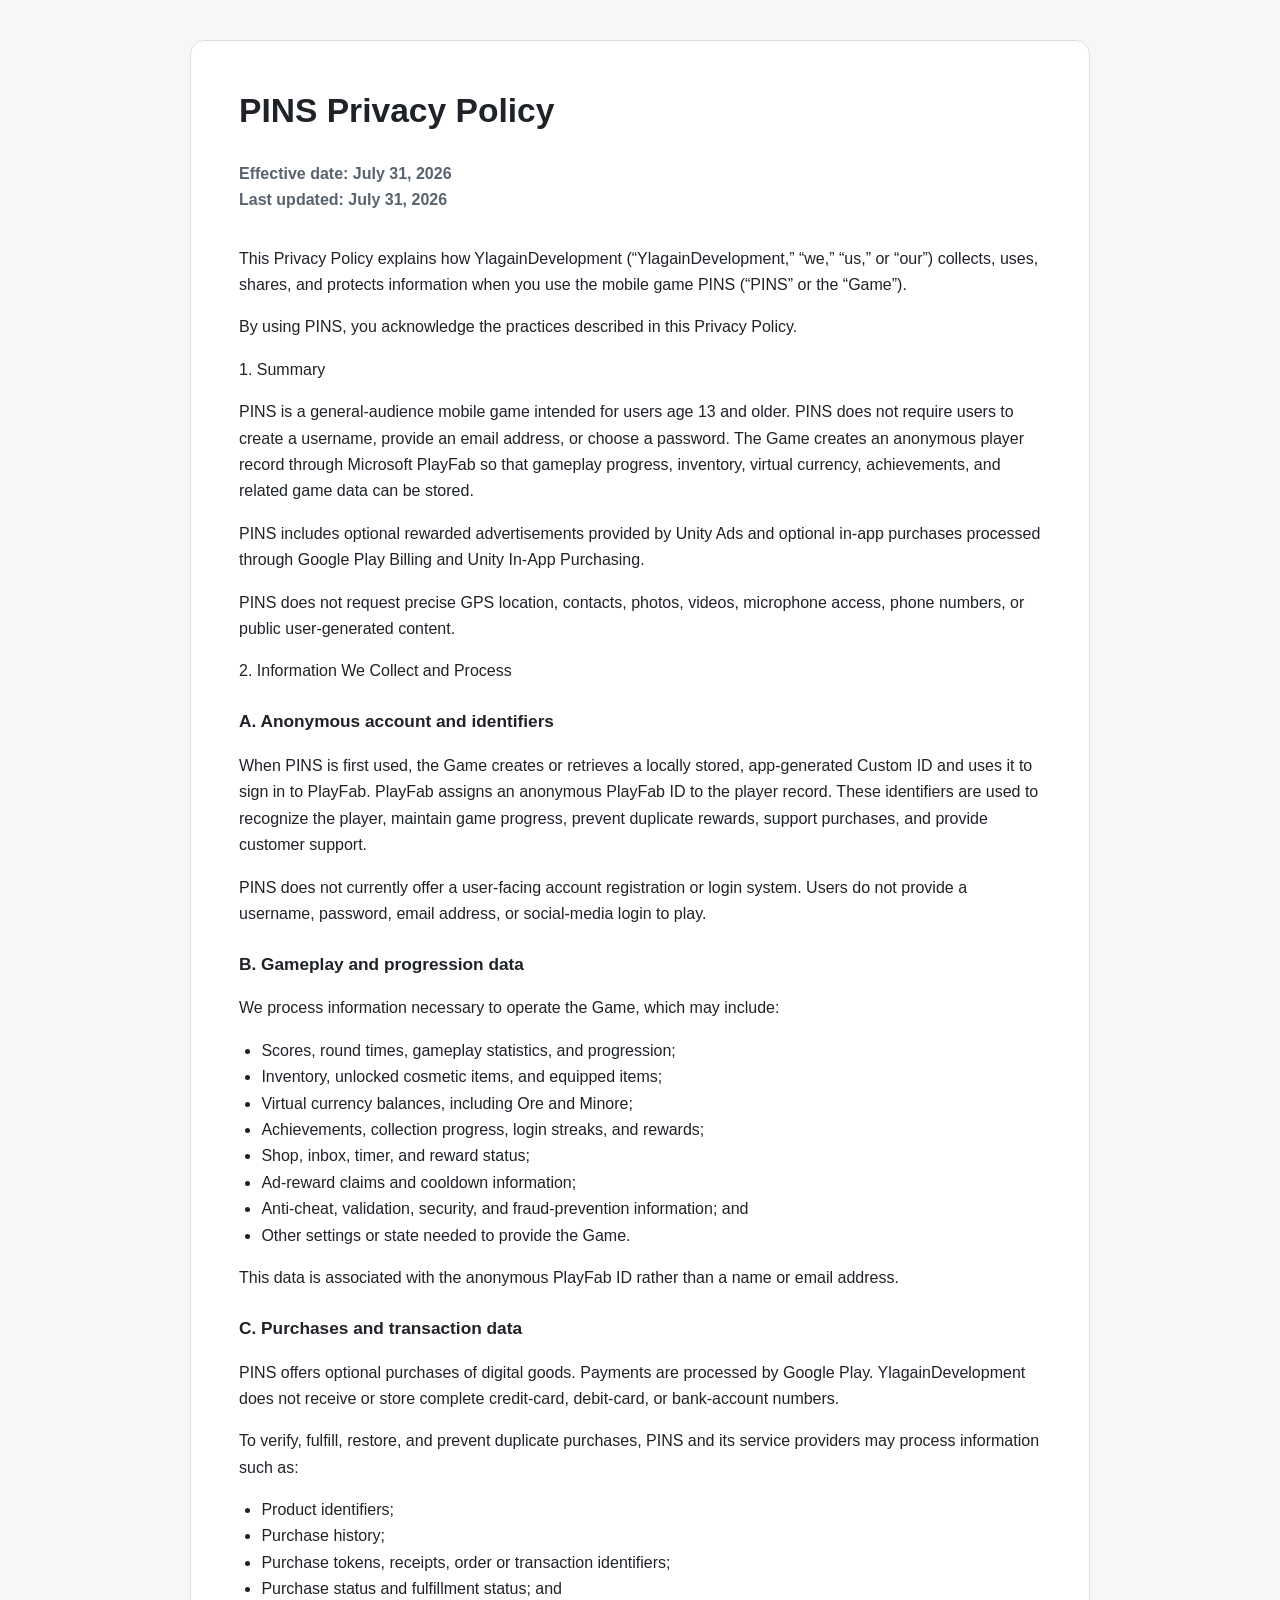
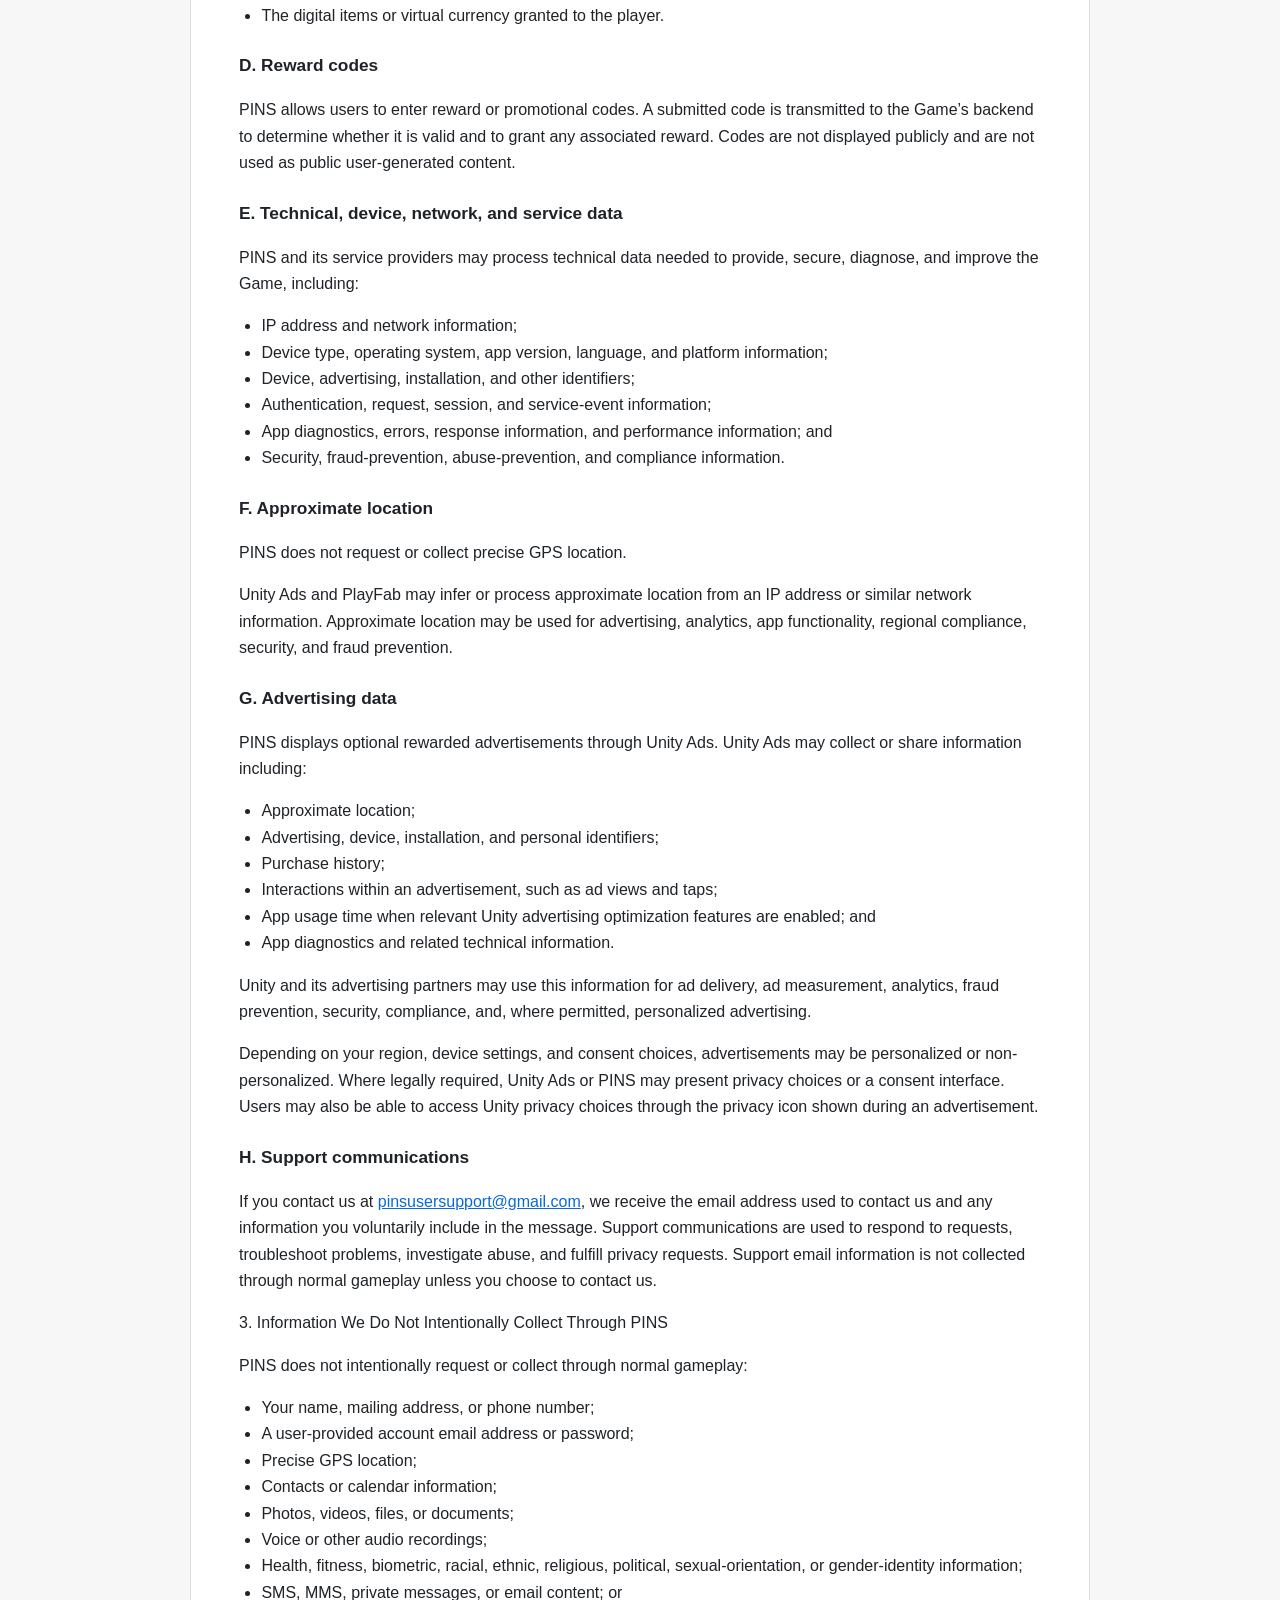
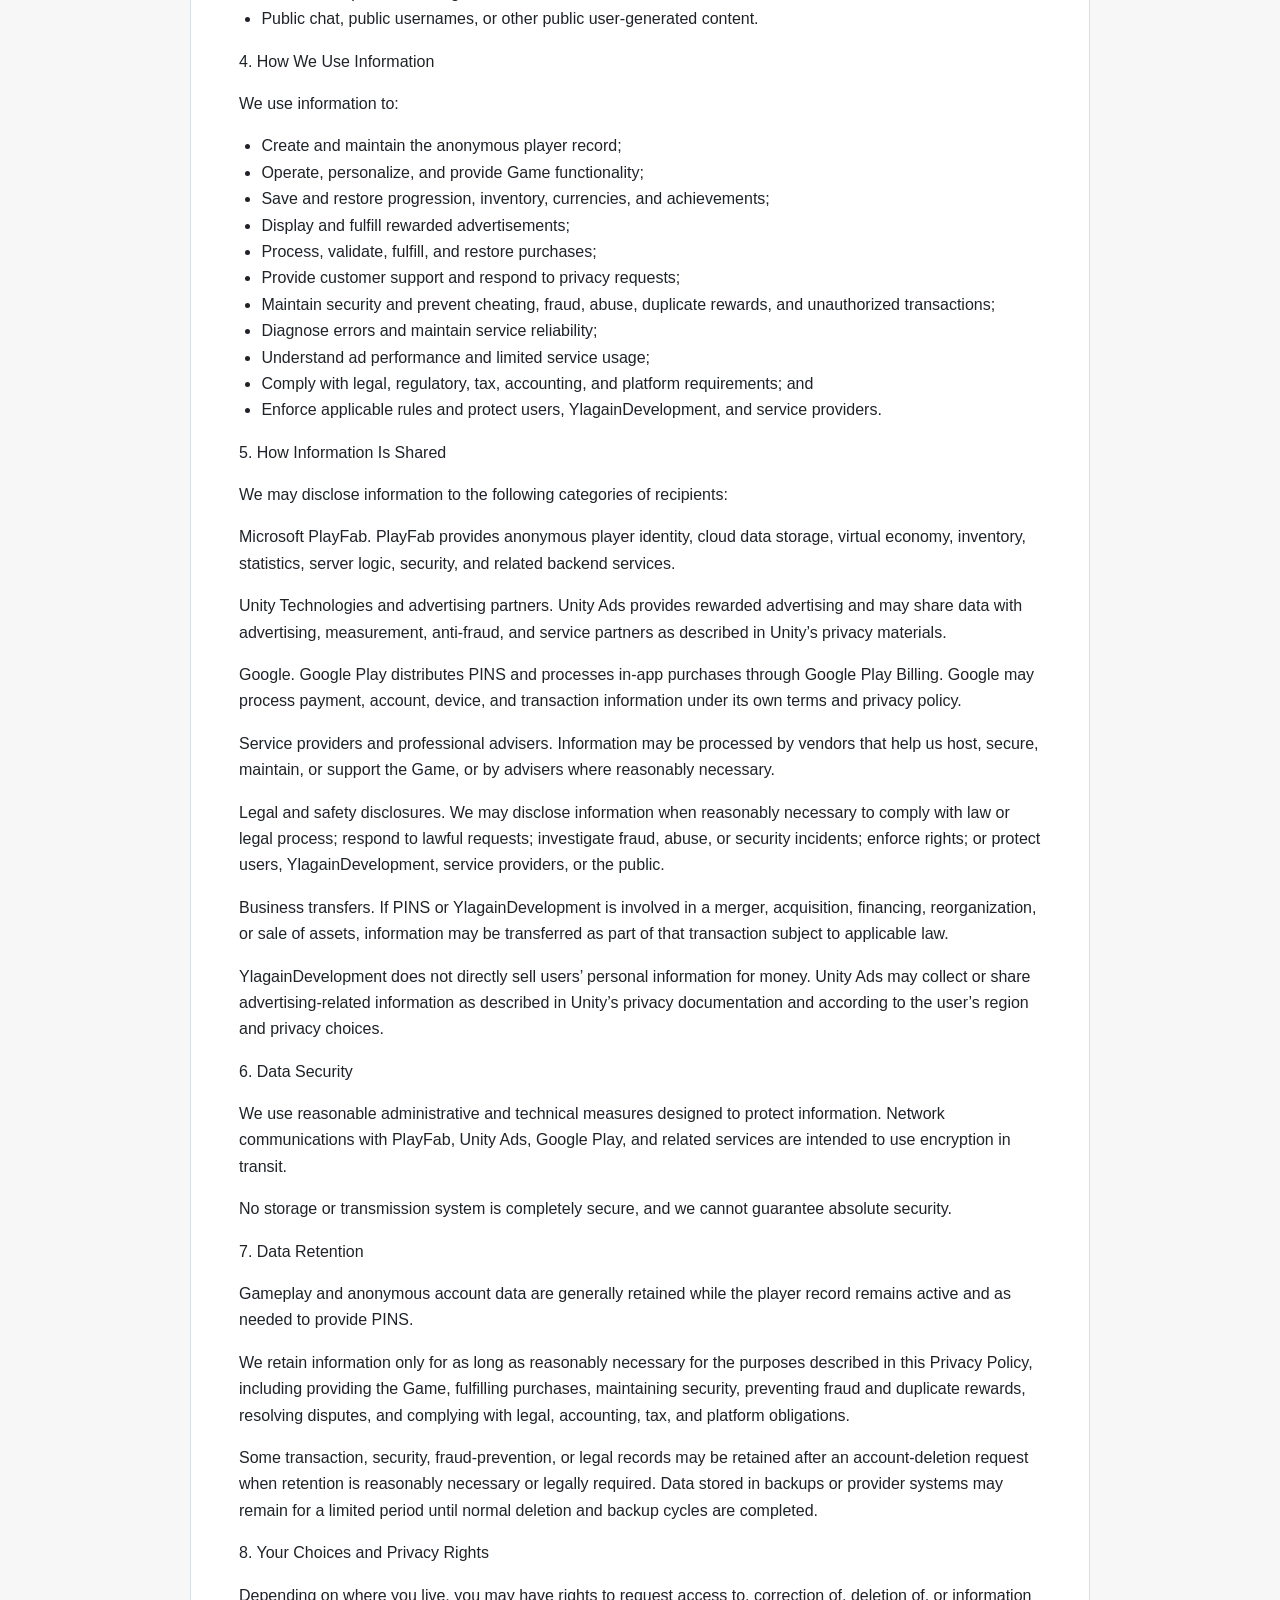
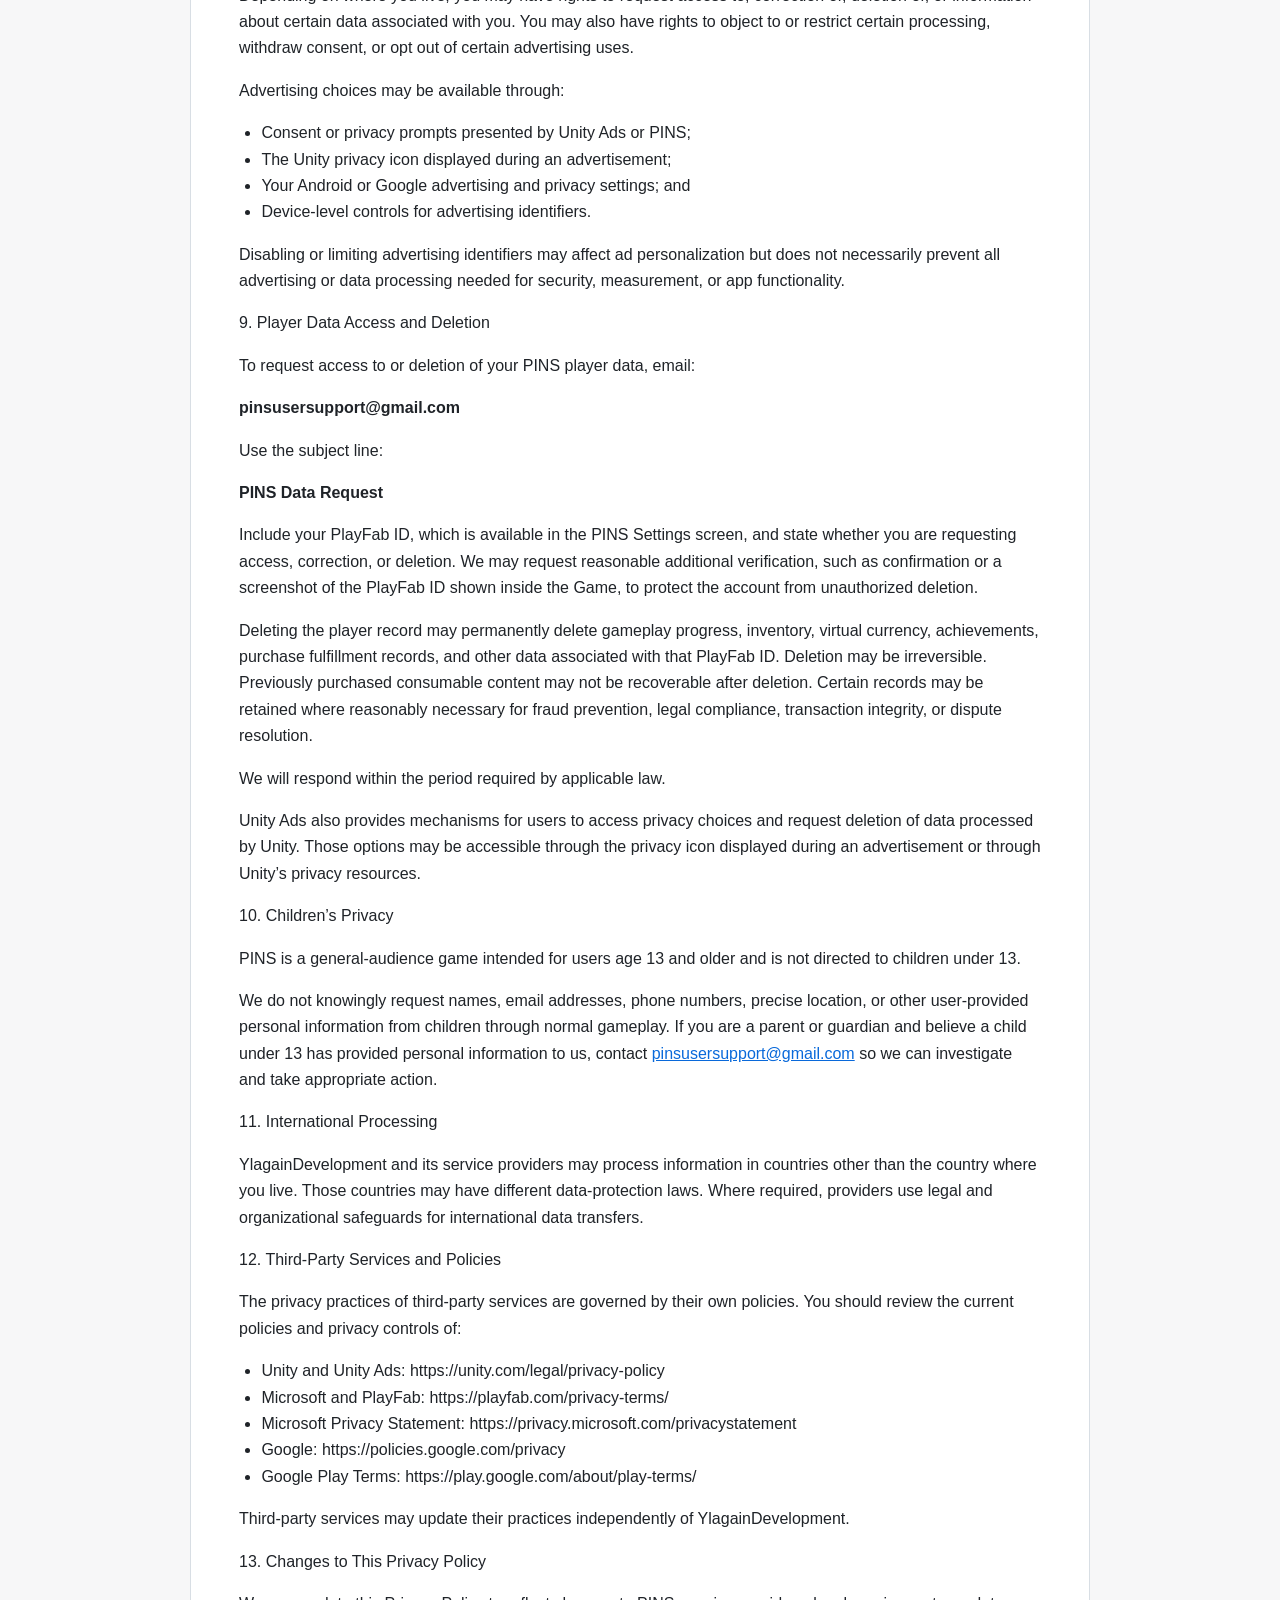
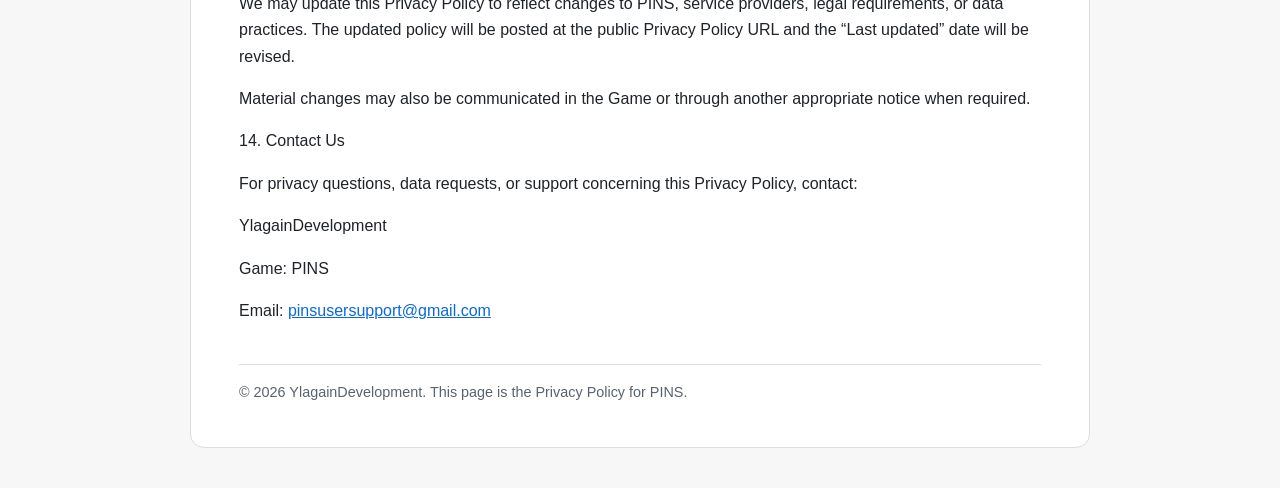
==== privacy-policy.html @ c36fdb8c "Privacy Policy PINS V0.1.0 Privacy Policy" ====
<!doctype html>
<html lang="en">
<head>
  <meta charset="utf-8">
  <meta name="viewport" content="width=device-width, initial-scale=1">
  <meta name="description" content="Privacy Policy for PINS by YlagainDevelopment.">
  <title>PINS Privacy Policy | YlagainDevelopment</title>
  <style>
:root {
  color-scheme: light dark;
  --bg: #f7f7f8;
  --card: #ffffff;
  --text: #1f2328;
  --muted: #59636e;
  --line: #d8dee4;
  --link: #0969da;
}
@media (prefers-color-scheme: dark) {
  :root {
    --bg: #0d1117;
    --card: #161b22;
    --text: #e6edf3;
    --muted: #9da7b3;
    --line: #30363d;
    --link: #58a6ff;
  }
}
* { box-sizing: border-box; }
body {
  margin: 0;
  background: var(--bg);
  color: var(--text);
  font-family: -apple-system, BlinkMacSystemFont, "Segoe UI", Roboto, Helvetica, Arial, sans-serif;
  line-height: 1.65;
}
main {
  max-width: 900px;
  margin: 40px auto;
  padding: 42px 48px;
  background: var(--card);
  border: 1px solid var(--line);
  border-radius: 14px;
}
h1 { margin-top: 0; font-size: 2.1rem; }
h2 { margin-top: 2rem; font-size: 1.35rem; }
h3 { margin-top: 1.4rem; font-size: 1.08rem; }
p, li { font-size: 1rem; }
.meta { color: var(--muted); margin-bottom: 2rem; }
a { color: var(--link); overflow-wrap: anywhere; }
ul { padding-left: 1.4rem; }
.contact {
  padding: 1rem 1.2rem;
  border: 1px solid var(--line);
  border-radius: 10px;
}
footer {
  margin-top: 2.5rem;
  padding-top: 1rem;
  border-top: 1px solid var(--line);
  color: var(--muted);
  font-size: .9rem;
}
@media (max-width: 700px) {
  main { margin: 0; padding: 28px 20px; border: 0; border-radius: 0; }
  h1 { font-size: 1.75rem; }
}
</style>
</head>
<body>
  <main>
    <h1>PINS Privacy Policy</h1><p class="meta"><strong>Effective date: July 31, 2026</strong><br><strong>Last updated: July 31, 2026</strong></p><p>This Privacy Policy explains how YlagainDevelopment (“YlagainDevelopment,” “we,” “us,” or “our”) collects, uses, shares, and protects information when you use the mobile game PINS (“PINS” or the “Game”).</p><p>By using PINS, you acknowledge the practices described in this Privacy Policy.</p><p>1. Summary</p><p>PINS is a general-audience mobile game intended for users age 13 and older. PINS does not require users to create a username, provide an email address, or choose a password. The Game creates an anonymous player record through Microsoft PlayFab so that gameplay progress, inventory, virtual currency, achievements, and related game data can be stored.</p><p>PINS includes optional rewarded advertisements provided by Unity Ads and optional in-app purchases processed through Google Play Billing and Unity In-App Purchasing.</p><p>PINS does not request precise GPS location, contacts, photos, videos, microphone access, phone numbers, or public user-generated content.</p><p>2. Information We Collect and Process</p><h3>A. Anonymous account and identifiers</h3><p>When PINS is first used, the Game creates or retrieves a locally stored, app-generated Custom ID and uses it to sign in to PlayFab. PlayFab assigns an anonymous PlayFab ID to the player record. These identifiers are used to recognize the player, maintain game progress, prevent duplicate rewards, support purchases, and provide customer support.</p><p>PINS does not currently offer a user-facing account registration or login system. Users do not provide a username, password, email address, or social-media login to play.</p><h3>B. Gameplay and progression data</h3><p>We process information necessary to operate the Game, which may include:</p><ul><li>Scores, round times, gameplay statistics, and progression;</li><li>Inventory, unlocked cosmetic items, and equipped items;</li><li>Virtual currency balances, including Ore and Minore;</li><li>Achievements, collection progress, login streaks, and rewards;</li><li>Shop, inbox, timer, and reward status;</li><li>Ad-reward claims and cooldown information;</li><li>Anti-cheat, validation, security, and fraud-prevention information; and</li><li>Other settings or state needed to provide the Game.</li></ul><p>This data is associated with the anonymous PlayFab ID rather than a name or email address.</p><h3>C. Purchases and transaction data</h3><p>PINS offers optional purchases of digital goods. Payments are processed by Google Play. YlagainDevelopment does not receive or store complete credit-card, debit-card, or bank-account numbers.</p><p>To verify, fulfill, restore, and prevent duplicate purchases, PINS and its service providers may process information such as:</p><ul><li>Product identifiers;</li><li>Purchase history;</li><li>Purchase tokens, receipts, order or transaction identifiers;</li><li>Purchase status and fulfillment status; and</li><li>The digital items or virtual currency granted to the player.</li></ul><h3>D. Reward codes</h3><p>PINS allows users to enter reward or promotional codes. A submitted code is transmitted to the Game’s backend to determine whether it is valid and to grant any associated reward. Codes are not displayed publicly and are not used as public user-generated content.</p><h3>E. Technical, device, network, and service data</h3><p>PINS and its service providers may process technical data needed to provide, secure, diagnose, and improve the Game, including:</p><ul><li>IP address and network information;</li><li>Device type, operating system, app version, language, and platform information;</li><li>Device, advertising, installation, and other identifiers;</li><li>Authentication, request, session, and service-event information;</li><li>App diagnostics, errors, response information, and performance information; and</li><li>Security, fraud-prevention, abuse-prevention, and compliance information.</li></ul><h3>F. Approximate location</h3><p>PINS does not request or collect precise GPS location.</p><p>Unity Ads and PlayFab may infer or process approximate location from an IP address or similar network information. Approximate location may be used for advertising, analytics, app functionality, regional compliance, security, and fraud prevention.</p><h3>G. Advertising data</h3><p>PINS displays optional rewarded advertisements through Unity Ads. Unity Ads may collect or share information including:</p><ul><li>Approximate location;</li><li>Advertising, device, installation, and personal identifiers;</li><li>Purchase history;</li><li>Interactions within an advertisement, such as ad views and taps;</li><li>App usage time when relevant Unity advertising optimization features are enabled; and</li><li>App diagnostics and related technical information.</li></ul><p>Unity and its advertising partners may use this information for ad delivery, ad measurement, analytics, fraud prevention, security, compliance, and, where permitted, personalized advertising.</p><p>Depending on your region, device settings, and consent choices, advertisements may be personalized or non-personalized. Where legally required, Unity Ads or PINS may present privacy choices or a consent interface. Users may also be able to access Unity privacy choices through the privacy icon shown during an advertisement.</p><h3>H. Support communications</h3><p>If you contact us at <a href="mailto:pinsusersupport@gmail.com">pinsusersupport@gmail.com</a>, we receive the email address used to contact us and any information you voluntarily include in the message. Support communications are used to respond to requests, troubleshoot problems, investigate abuse, and fulfill privacy requests. Support email information is not collected through normal gameplay unless you choose to contact us.</p><p>3. Information We Do Not Intentionally Collect Through PINS</p><p>PINS does not intentionally request or collect through normal gameplay:</p><ul><li>Your name, mailing address, or phone number;</li><li>A user-provided account email address or password;</li><li>Precise GPS location;</li><li>Contacts or calendar information;</li><li>Photos, videos, files, or documents;</li><li>Voice or other audio recordings;</li><li>Health, fitness, biometric, racial, ethnic, religious, political, sexual-orientation, or gender-identity information;</li><li>SMS, MMS, private messages, or email content; or</li><li>Public chat, public usernames, or other public user-generated content.</li></ul><p>4. How We Use Information</p><p>We use information to:</p><ul><li>Create and maintain the anonymous player record;</li><li>Operate, personalize, and provide Game functionality;</li><li>Save and restore progression, inventory, currencies, and achievements;</li><li>Display and fulfill rewarded advertisements;</li><li>Process, validate, fulfill, and restore purchases;</li><li>Provide customer support and respond to privacy requests;</li><li>Maintain security and prevent cheating, fraud, abuse, duplicate rewards, and unauthorized transactions;</li><li>Diagnose errors and maintain service reliability;</li><li>Understand ad performance and limited service usage;</li><li>Comply with legal, regulatory, tax, accounting, and platform requirements; and</li><li>Enforce applicable rules and protect users, YlagainDevelopment, and service providers.</li></ul><p>5. How Information Is Shared</p><p>We may disclose information to the following categories of recipients:</p><p>Microsoft PlayFab. PlayFab provides anonymous player identity, cloud data storage, virtual economy, inventory, statistics, server logic, security, and related backend services.</p><p>Unity Technologies and advertising partners. Unity Ads provides rewarded advertising and may share data with advertising, measurement, anti-fraud, and service partners as described in Unity’s privacy materials.</p><p>Google. Google Play distributes PINS and processes in-app purchases through Google Play Billing. Google may process payment, account, device, and transaction information under its own terms and privacy policy.</p><p>Service providers and professional advisers. Information may be processed by vendors that help us host, secure, maintain, or support the Game, or by advisers where reasonably necessary.</p><p>Legal and safety disclosures. We may disclose information when reasonably necessary to comply with law or legal process; respond to lawful requests; investigate fraud, abuse, or security incidents; enforce rights; or protect users, YlagainDevelopment, service providers, or the public.</p><p>Business transfers. If PINS or YlagainDevelopment is involved in a merger, acquisition, financing, reorganization, or sale of assets, information may be transferred as part of that transaction subject to applicable law.</p><p>YlagainDevelopment does not directly sell users’ personal information for money. Unity Ads may collect or share advertising-related information as described in Unity’s privacy documentation and according to the user’s region and privacy choices.</p><p>6. Data Security</p><p>We use reasonable administrative and technical measures designed to protect information. Network communications with PlayFab, Unity Ads, Google Play, and related services are intended to use encryption in transit.</p><p>No storage or transmission system is completely secure, and we cannot guarantee absolute security.</p><p>7. Data Retention</p><p>Gameplay and anonymous account data are generally retained while the player record remains active and as needed to provide PINS.</p><p>We retain information only for as long as reasonably necessary for the purposes described in this Privacy Policy, including providing the Game, fulfilling purchases, maintaining security, preventing fraud and duplicate rewards, resolving disputes, and complying with legal, accounting, tax, and platform obligations.</p><p>Some transaction, security, fraud-prevention, or legal records may be retained after an account-deletion request when retention is reasonably necessary or legally required. Data stored in backups or provider systems may remain for a limited period until normal deletion and backup cycles are completed.</p><p>8. Your Choices and Privacy Rights</p><p>Depending on where you live, you may have rights to request access to, correction of, deletion of, or information about certain data associated with you. You may also have rights to object to or restrict certain processing, withdraw consent, or opt out of certain advertising uses.</p><p>Advertising choices may be available through:</p><ul><li>Consent or privacy prompts presented by Unity Ads or PINS;</li><li>The Unity privacy icon displayed during an advertisement;</li><li>Your Android or Google advertising and privacy settings; and</li><li>Device-level controls for advertising identifiers.</li></ul><p>Disabling or limiting advertising identifiers may affect ad personalization but does not necessarily prevent all advertising or data processing needed for security, measurement, or app functionality.</p><p>9. Player Data Access and Deletion</p><p>To request access to or deletion of your PINS player data, email:</p><p><strong>pinsusersupport@gmail.com</strong></p><p>Use the subject line:</p><p><strong>PINS Data Request</strong></p><p>Include your PlayFab ID, which is available in the PINS Settings screen, and state whether you are requesting access, correction, or deletion. We may request reasonable additional verification, such as confirmation or a screenshot of the PlayFab ID shown inside the Game, to protect the account from unauthorized deletion.</p><p>Deleting the player record may permanently delete gameplay progress, inventory, virtual currency, achievements, purchase fulfillment records, and other data associated with that PlayFab ID. Deletion may be irreversible. Previously purchased consumable content may not be recoverable after deletion. Certain records may be retained where reasonably necessary for fraud prevention, legal compliance, transaction integrity, or dispute resolution.</p><p>We will respond within the period required by applicable law.</p><p>Unity Ads also provides mechanisms for users to access privacy choices and request deletion of data processed by Unity. Those options may be accessible through the privacy icon displayed during an advertisement or through Unity’s privacy resources.</p><p>10. Children’s Privacy</p><p>PINS is a general-audience game intended for users age 13 and older and is not directed to children under 13.</p><p>We do not knowingly request names, email addresses, phone numbers, precise location, or other user-provided personal information from children through normal gameplay. If you are a parent or guardian and believe a child under 13 has provided personal information to us, contact <a href="mailto:pinsusersupport@gmail.com">pinsusersupport@gmail.com</a> so we can investigate and take appropriate action.</p><p>11. International Processing</p><p>YlagainDevelopment and its service providers may process information in countries other than the country where you live. Those countries may have different data-protection laws. Where required, providers use legal and organizational safeguards for international data transfers.</p><p>12. Third-Party Services and Policies</p><p>The privacy practices of third-party services are governed by their own policies. You should review the current policies and privacy controls of:</p><ul><li>Unity and Unity Ads: https://unity.com/legal/privacy-policy</li><li>Microsoft and PlayFab: https://playfab.com/privacy-terms/</li><li>Microsoft Privacy Statement: https://privacy.microsoft.com/privacystatement</li><li>Google: https://policies.google.com/privacy</li><li>Google Play Terms: https://play.google.com/about/play-terms/</li></ul><p>Third-party services may update their practices independently of YlagainDevelopment.</p><p>13. Changes to This Privacy Policy</p><p>We may update this Privacy Policy to reflect changes to PINS, service providers, legal requirements, or data practices. The updated policy will be posted at the public Privacy Policy URL and the “Last updated” date will be revised.</p><p>Material changes may also be communicated in the Game or through another appropriate notice when required.</p><p>14. Contact Us</p><p>For privacy questions, data requests, or support concerning this Privacy Policy, contact:</p><p>YlagainDevelopment</p><p>Game: PINS</p><p>Email: <a href="mailto:pinsusersupport@gmail.com">pinsusersupport@gmail.com</a></p>
    <footer>© 2026 YlagainDevelopment. This page is the Privacy Policy for PINS.</footer>
  </main>
</body>
</html>
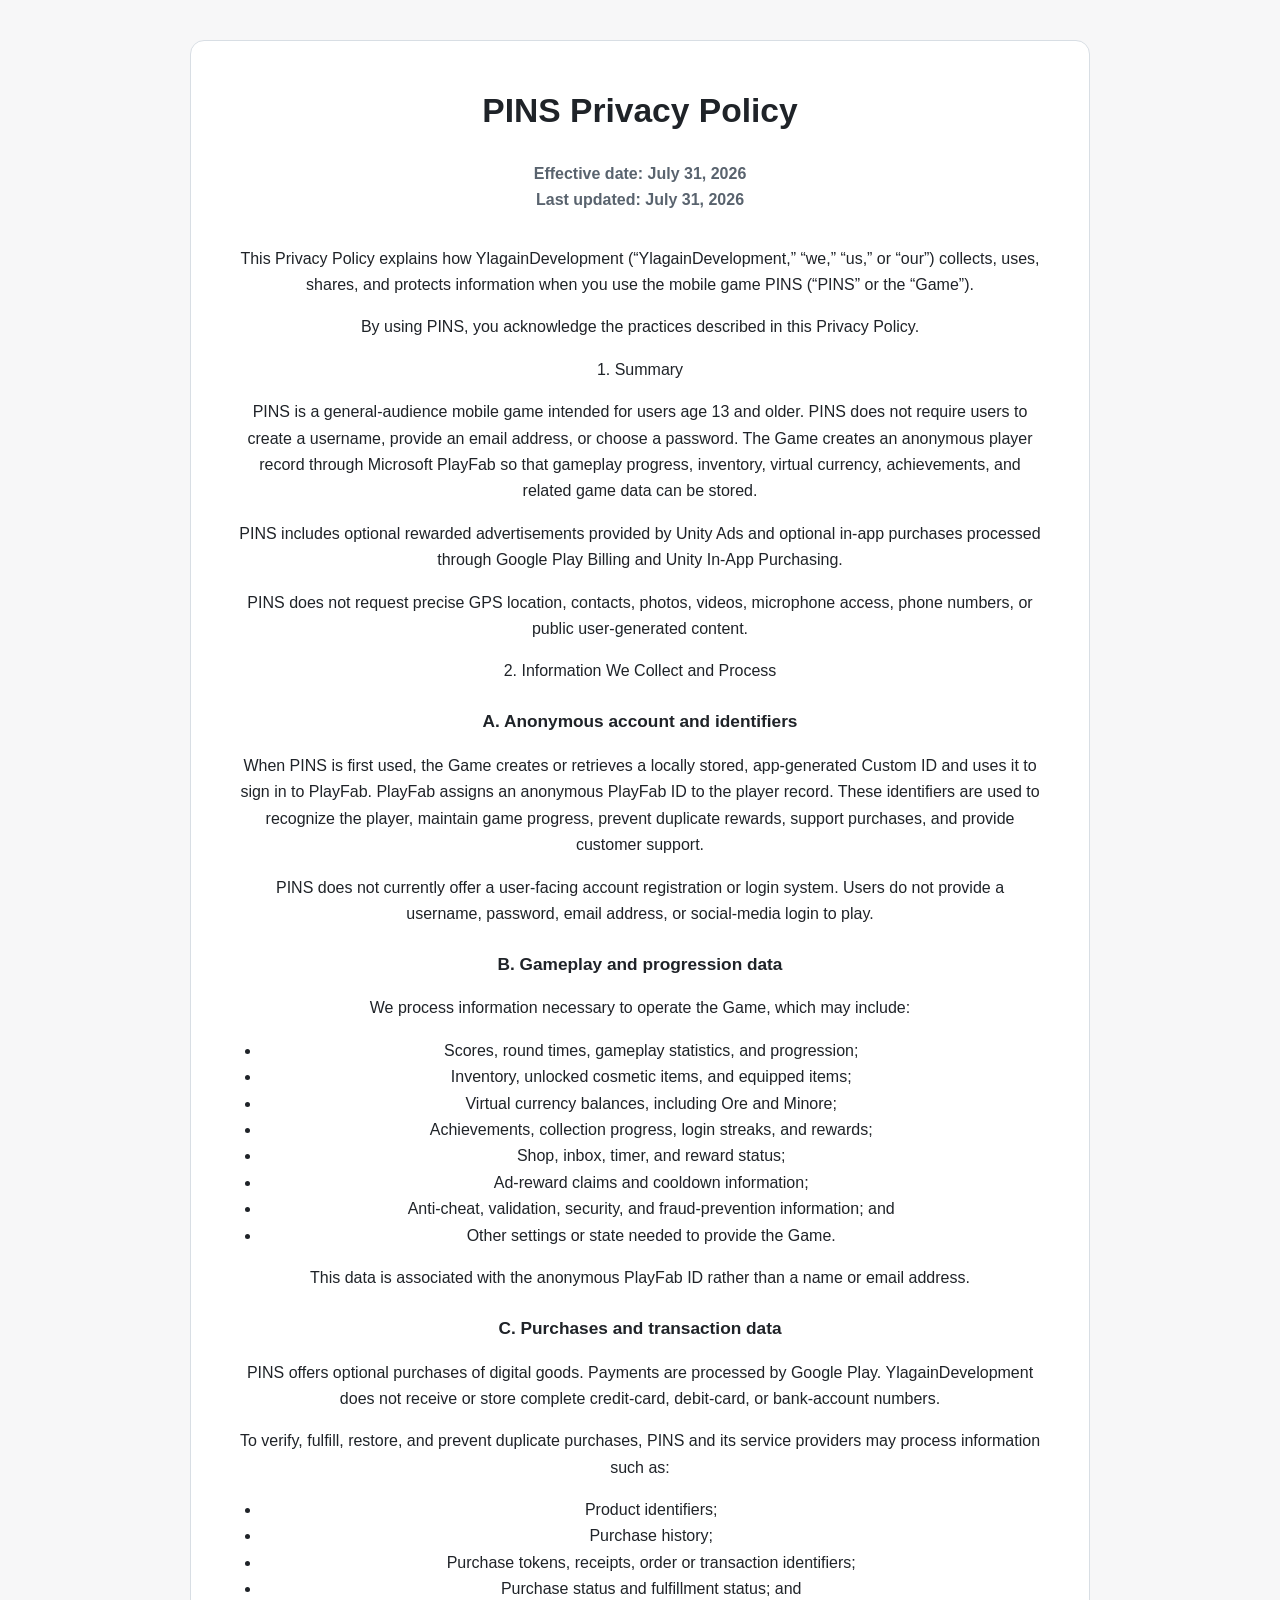
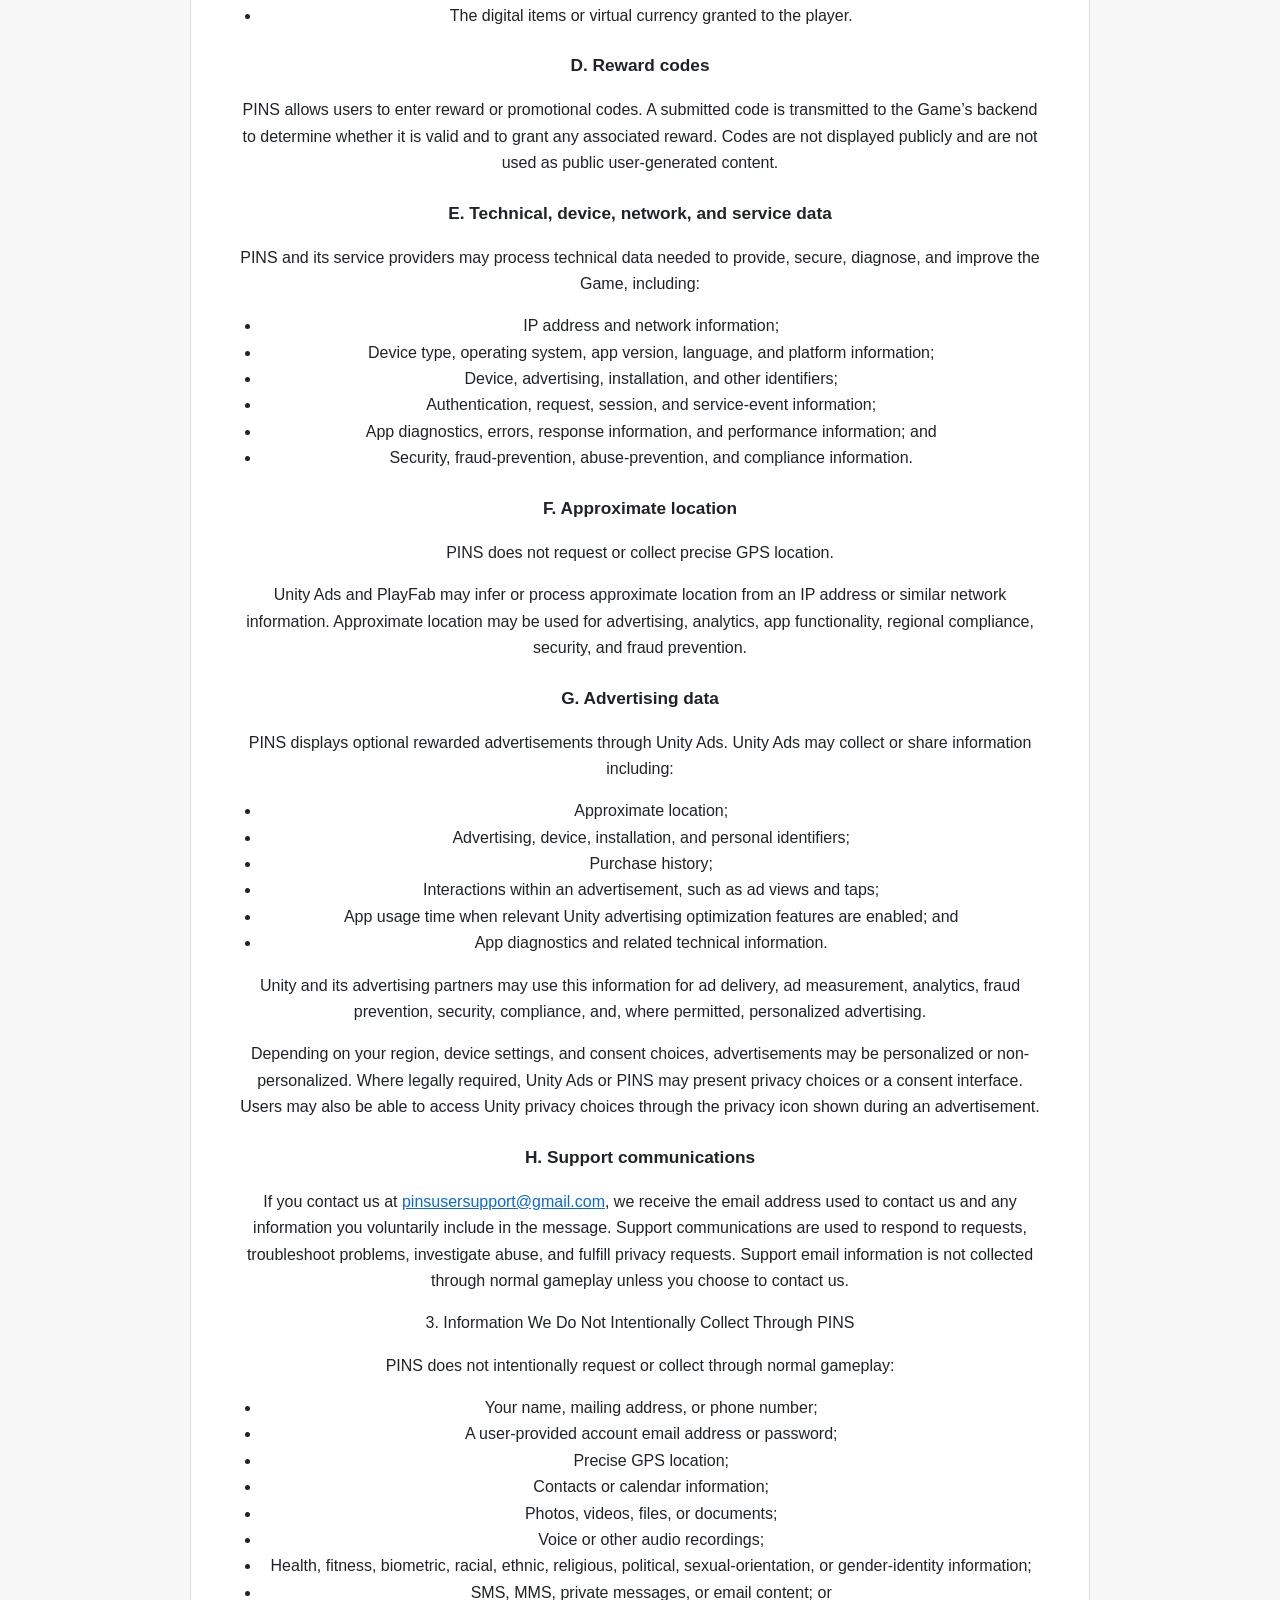
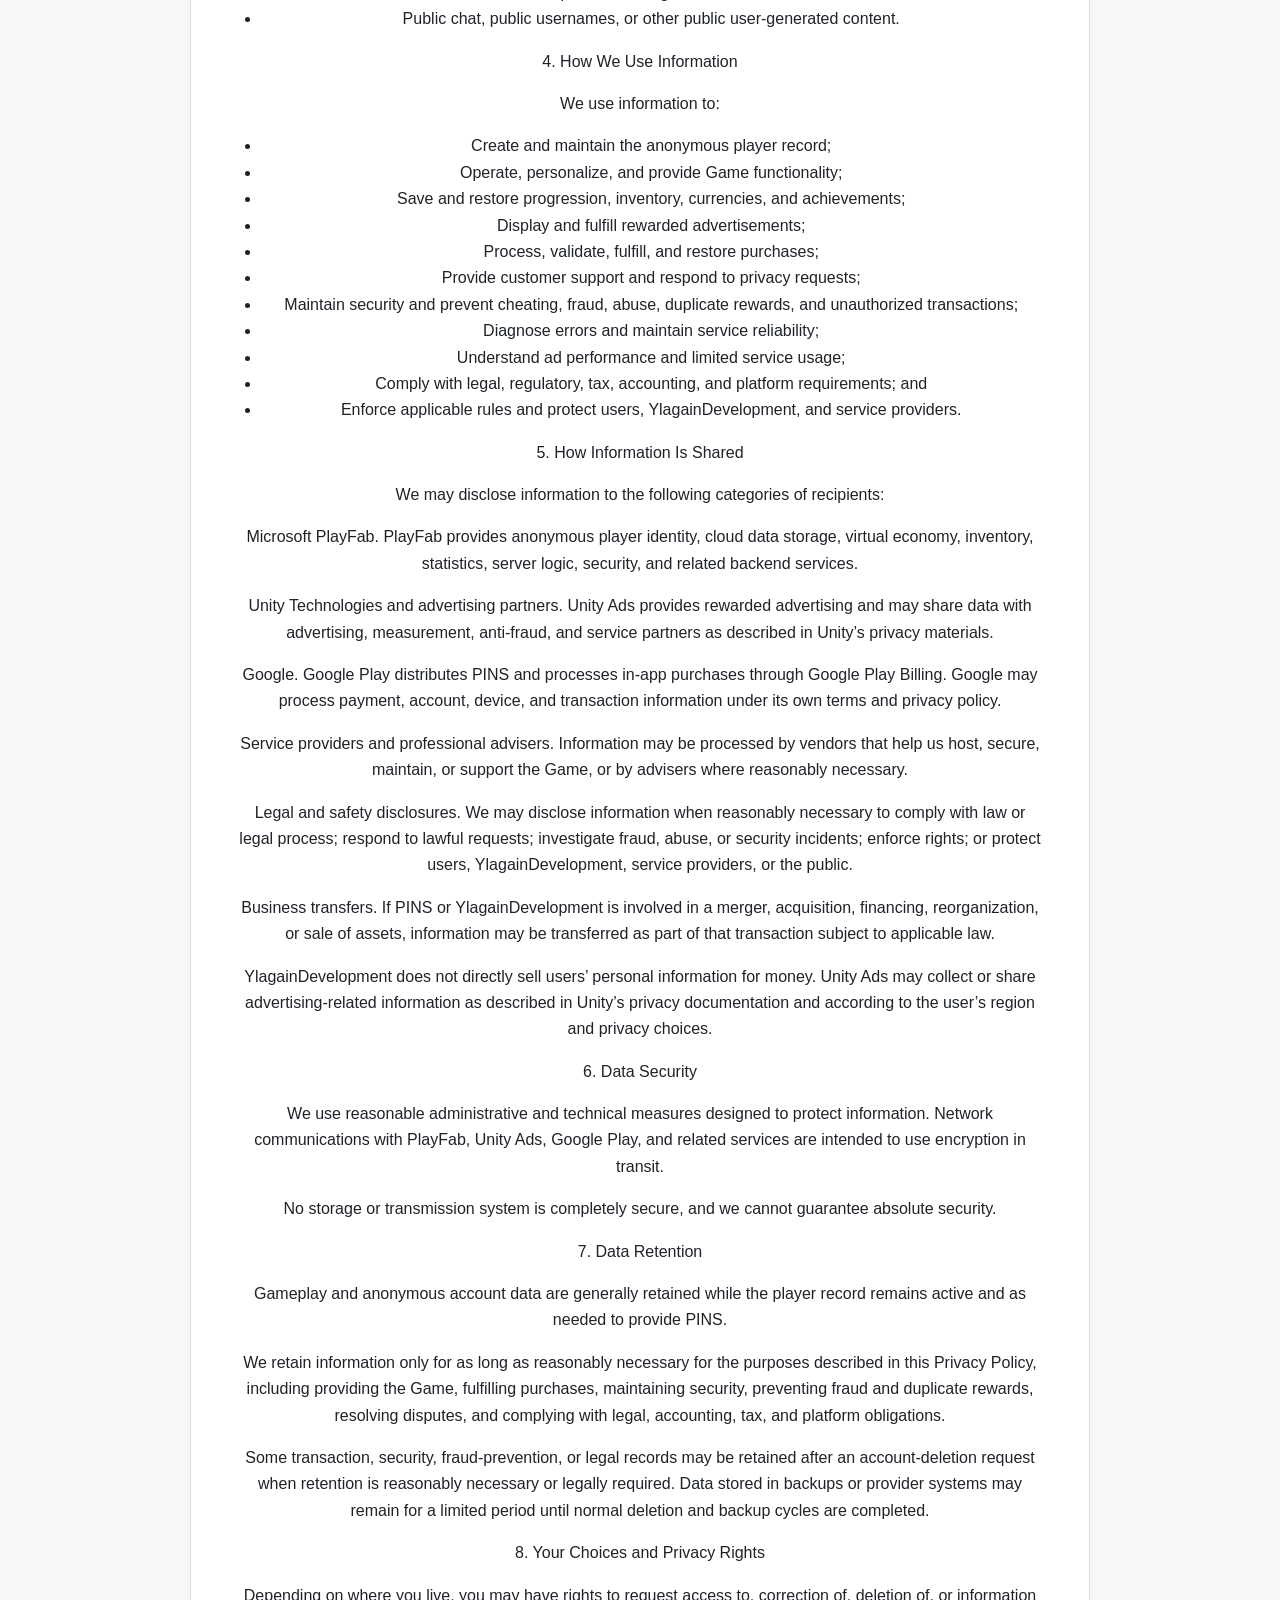
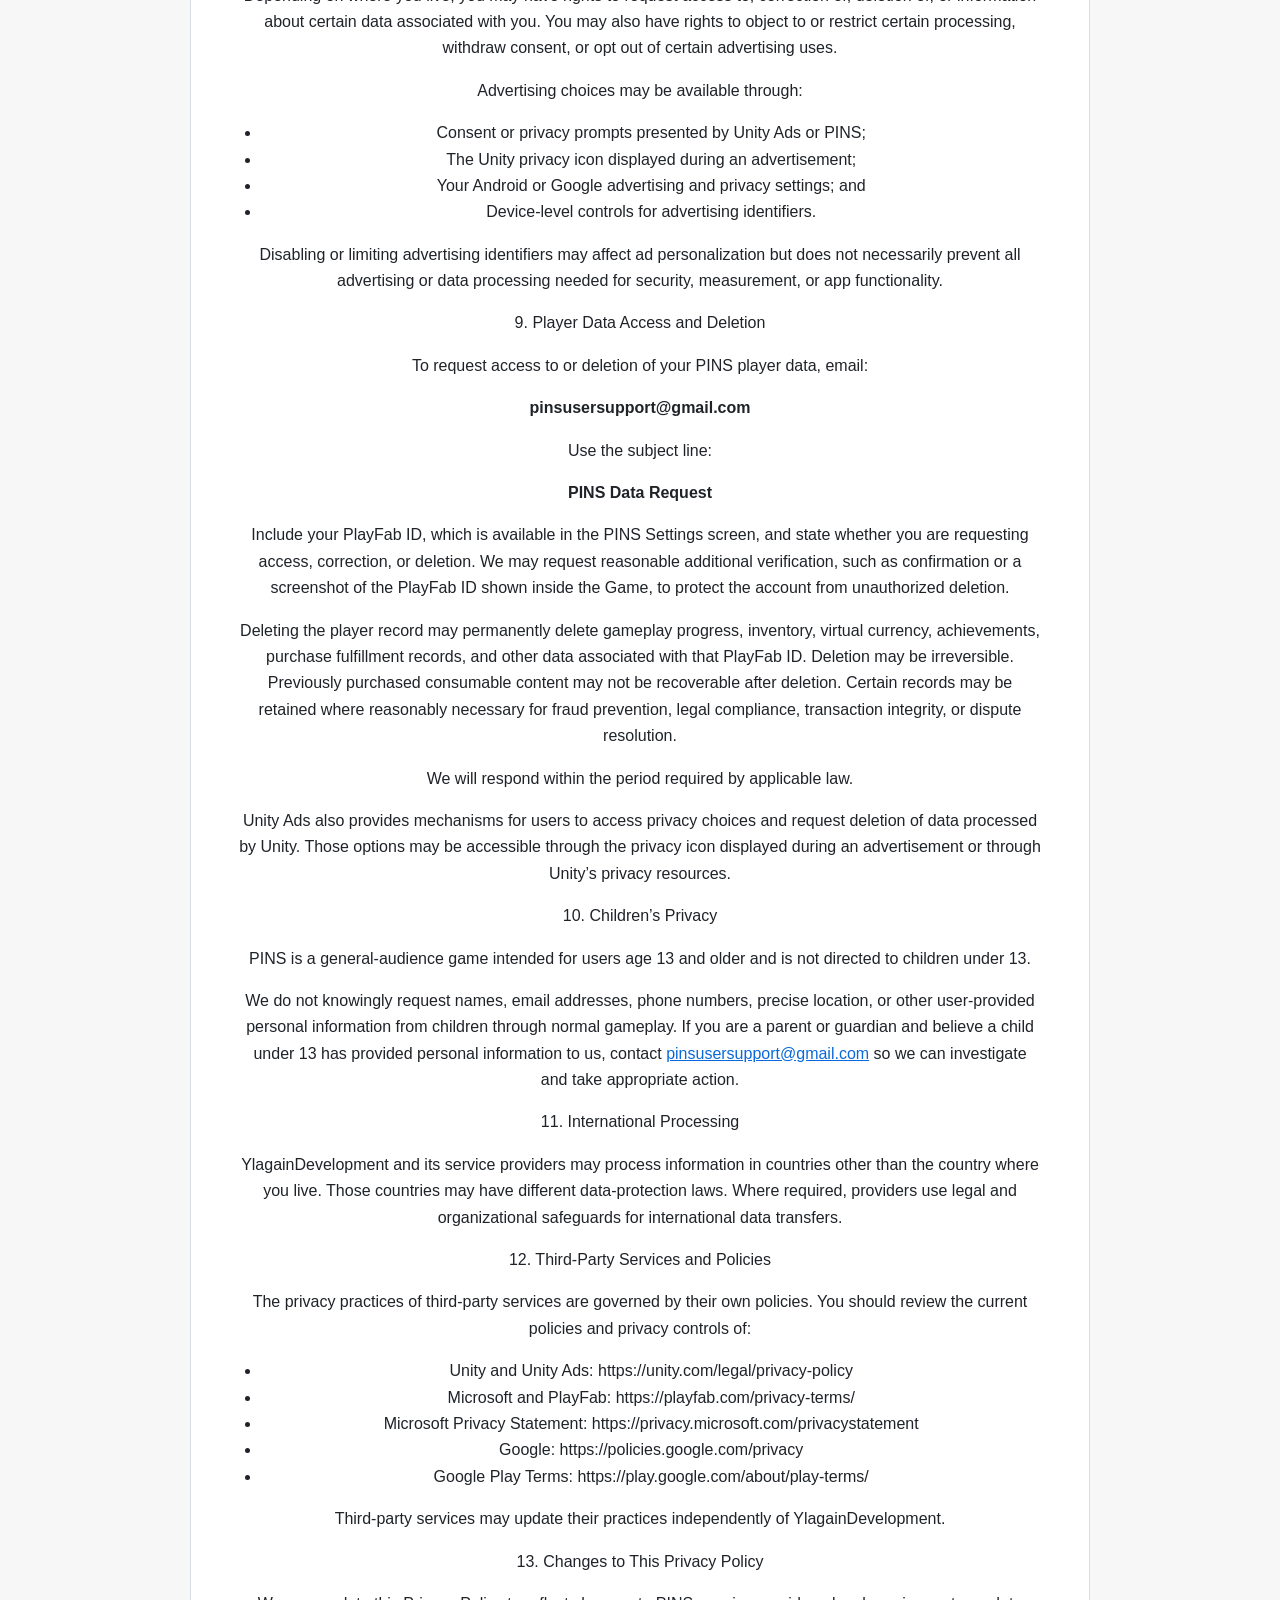
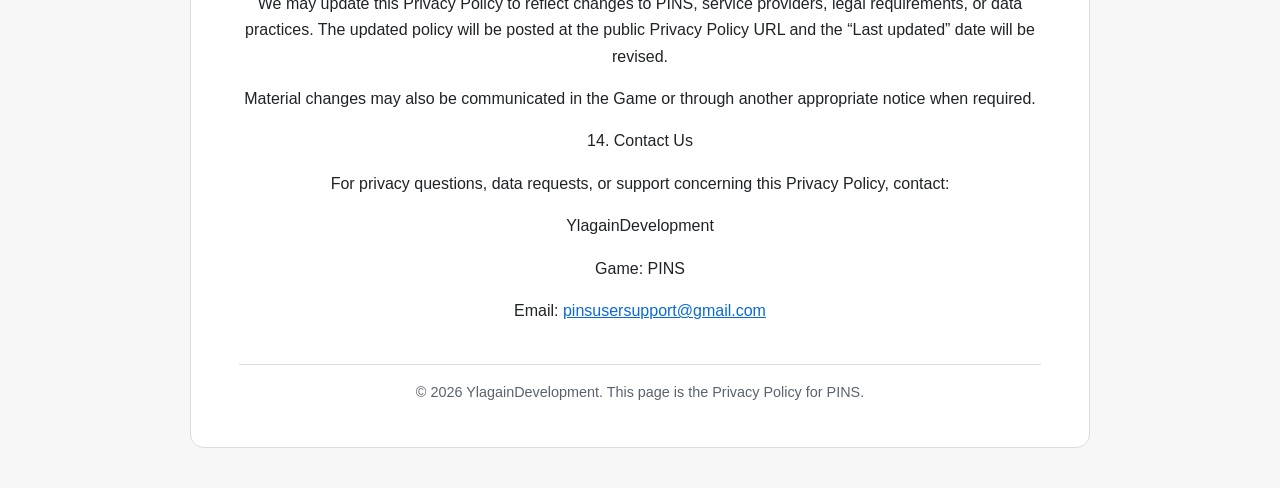
==== commit 1175d54d: "Link stylesheet to privacy policy HTML Added a link to the stylesheet for better styling." ====
--- a/privacy-policy.html
+++ b/privacy-policy.html
@@ -1,6 +1,7 @@
 <!doctype html>
 <html lang="en">
 <head>
+  <link rel="stylesheet" href="css/style.css">
   <meta charset="utf-8">
   <meta name="viewport" content="width=device-width, initial-scale=1">
   <meta name="description" content="Privacy Policy for PINS by YlagainDevelopment.">
--- a/css/style.css
+++ b/css/style.css
@@ -0,0 +1,95 @@
+/* -------------------------
+   PINS COLORS
+------------------------- */
+
+:root {
+    --pins-top: #00c9ff;
+    --pins-middle: #00b4ff;
+    --pins-bottom: #009cff;
+}
+
+
+/* -------------------------
+   BASE PAGE
+------------------------- */
+
+* {
+    box-sizing: border-box;
+}
+
+html,
+body {
+    margin: 0;
+    min-height: 100%;
+}
+
+body {
+    min-height: 100vh;
+
+    background:
+        linear-gradient(
+            180deg,
+            var(--pins-top) 0%,
+            var(--pins-middle) 50%,
+            var(--pins-bottom) 100%
+        );
+
+    color: white;
+
+    font-family: Arial, Helvetica, sans-serif;
+
+    text-align: center;
+}
+
+
+/* -------------------------
+   HEADER
+------------------------- */
+
+header {
+    padding-top: 20px;
+}
+
+.pins-logo {
+    display: block;
+
+    width: min(90%, 2000px);
+    height: auto;
+
+    margin: 0 auto;
+}
+
+/* -------------------------
+   NAVIGATION
+------------------------- */
+
+nav {
+    margin-top: 15px;
+}
+
+nav a {
+    color: white;
+    text-decoration: none;
+
+    margin: 0 8px;
+}
+
+nav a:hover {
+    text-decoration: underline;
+}
+
+
+/* -------------------------
+   DESCRIPTION
+------------------------- */
+
+.game-description {
+    max-width: 600px;
+
+    margin: 50px auto 0;
+
+    padding: 0 20px;
+
+    font-size: 20px;
+    line-height: 1.5;
+}
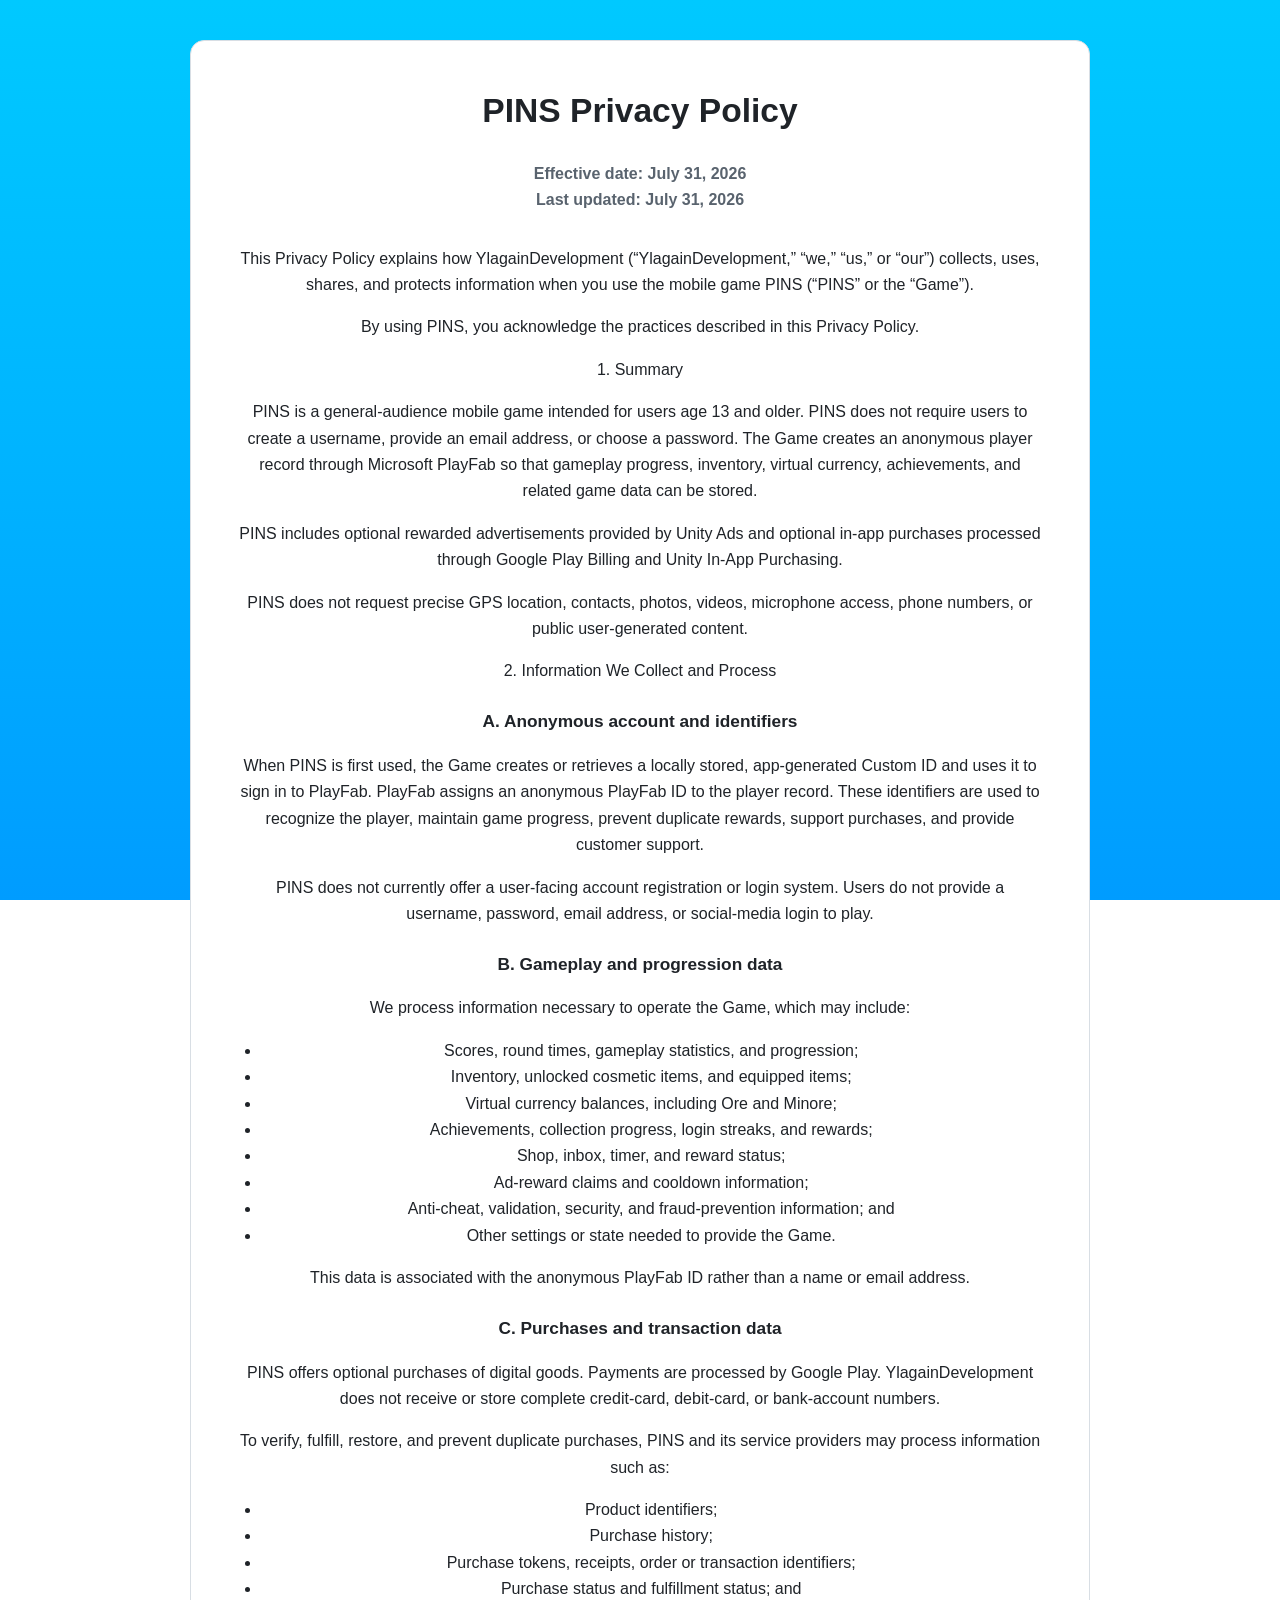
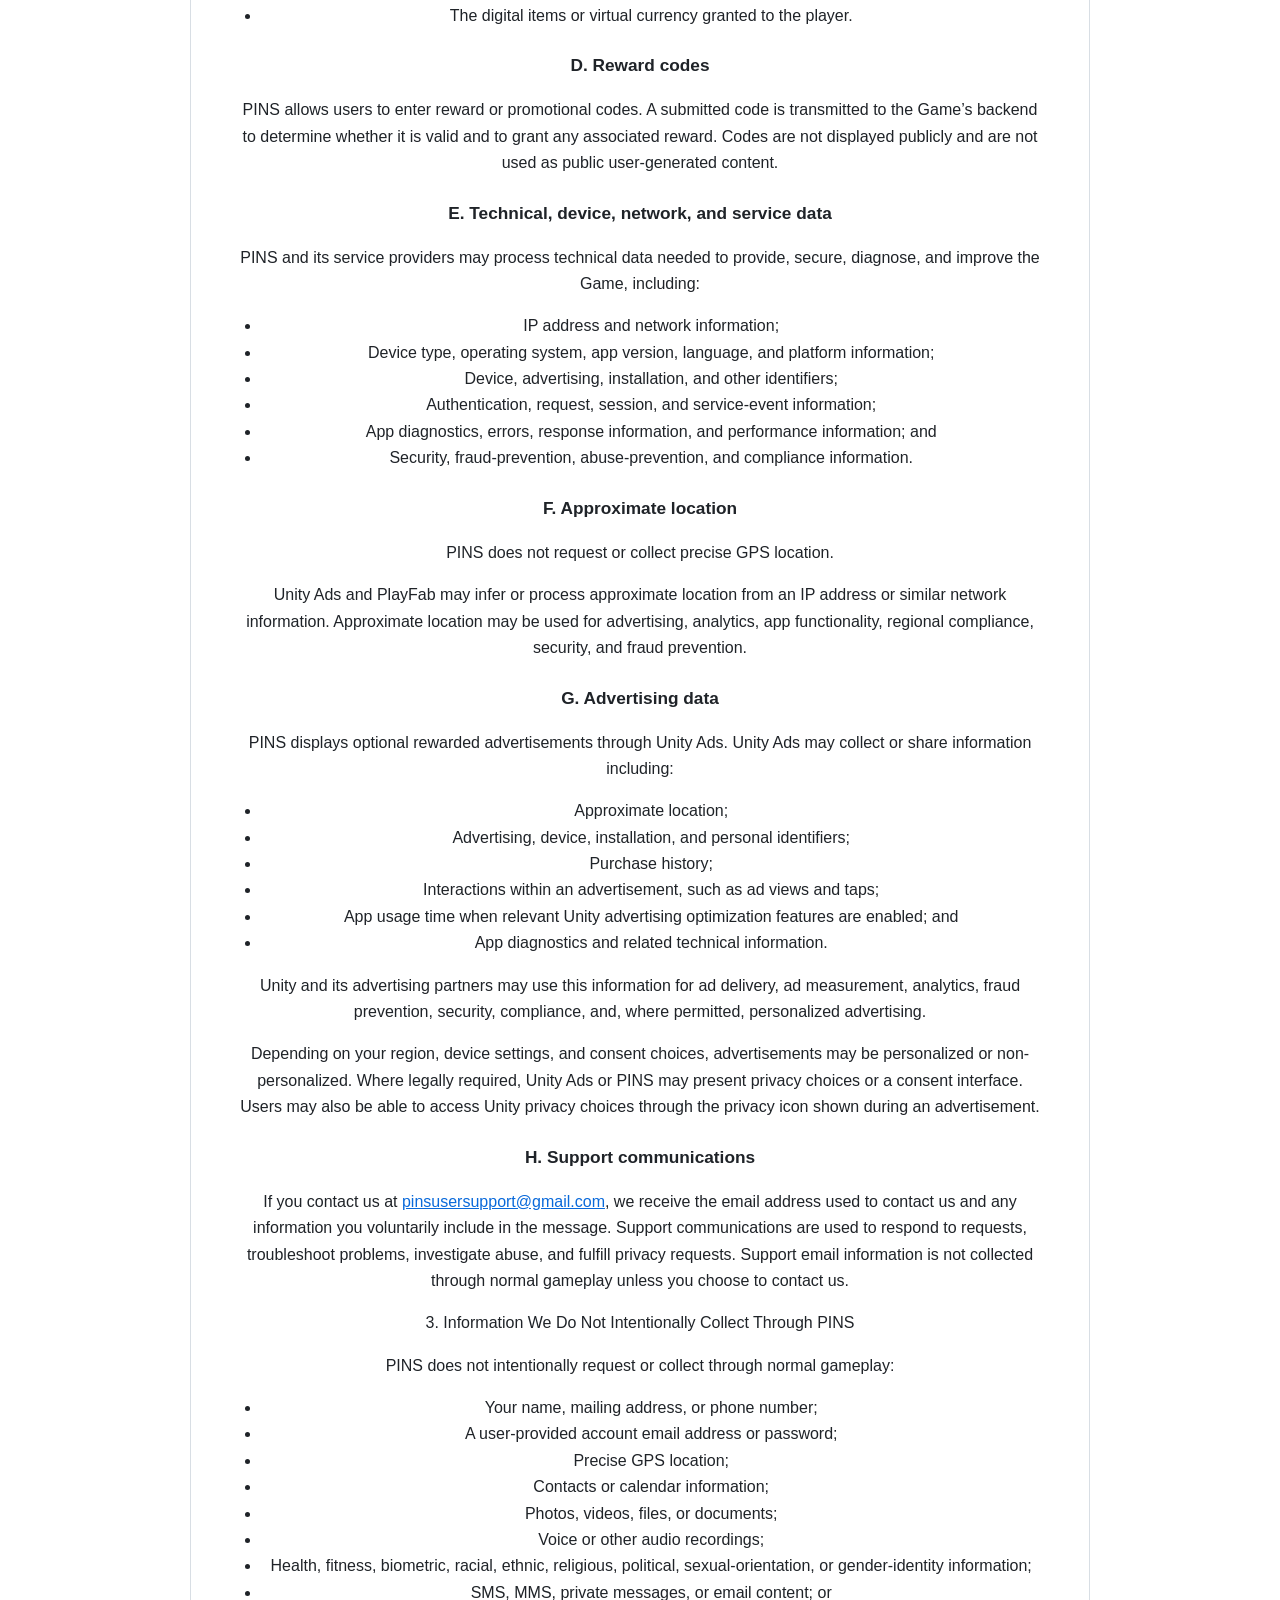
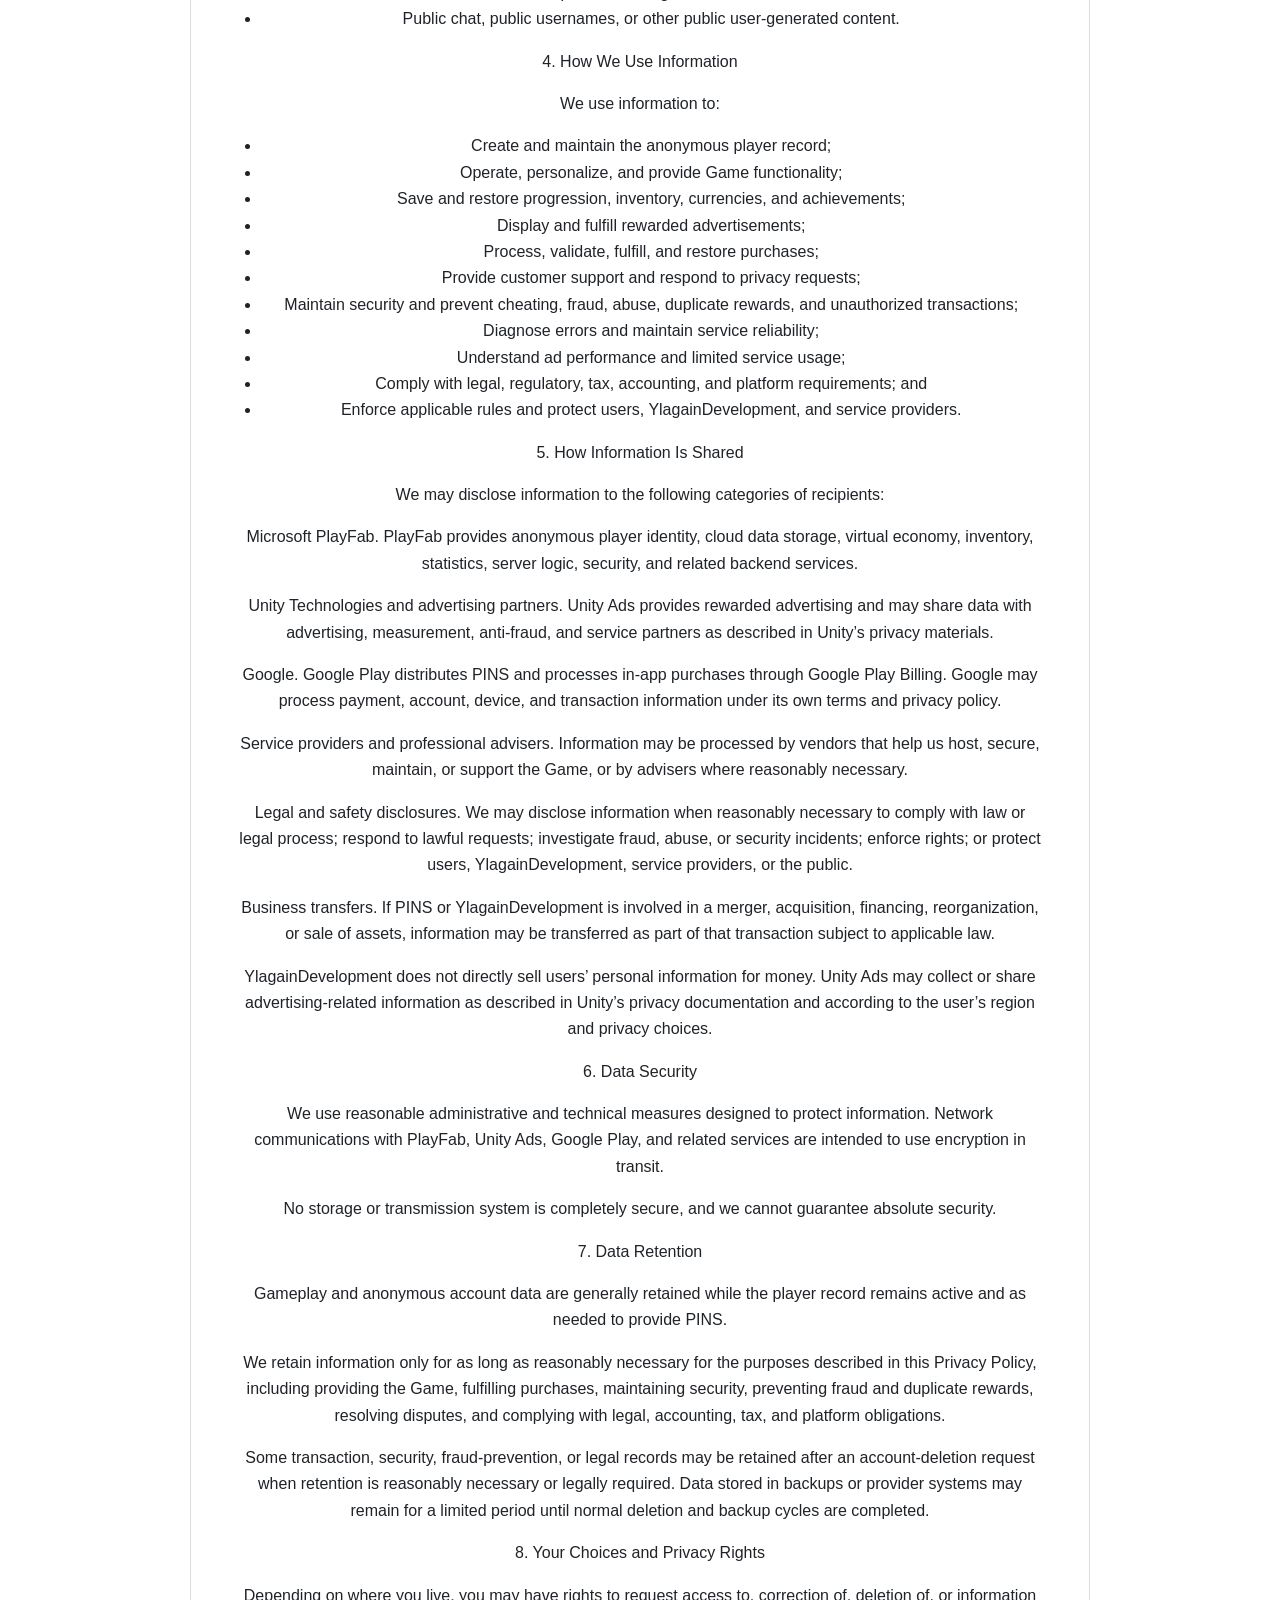
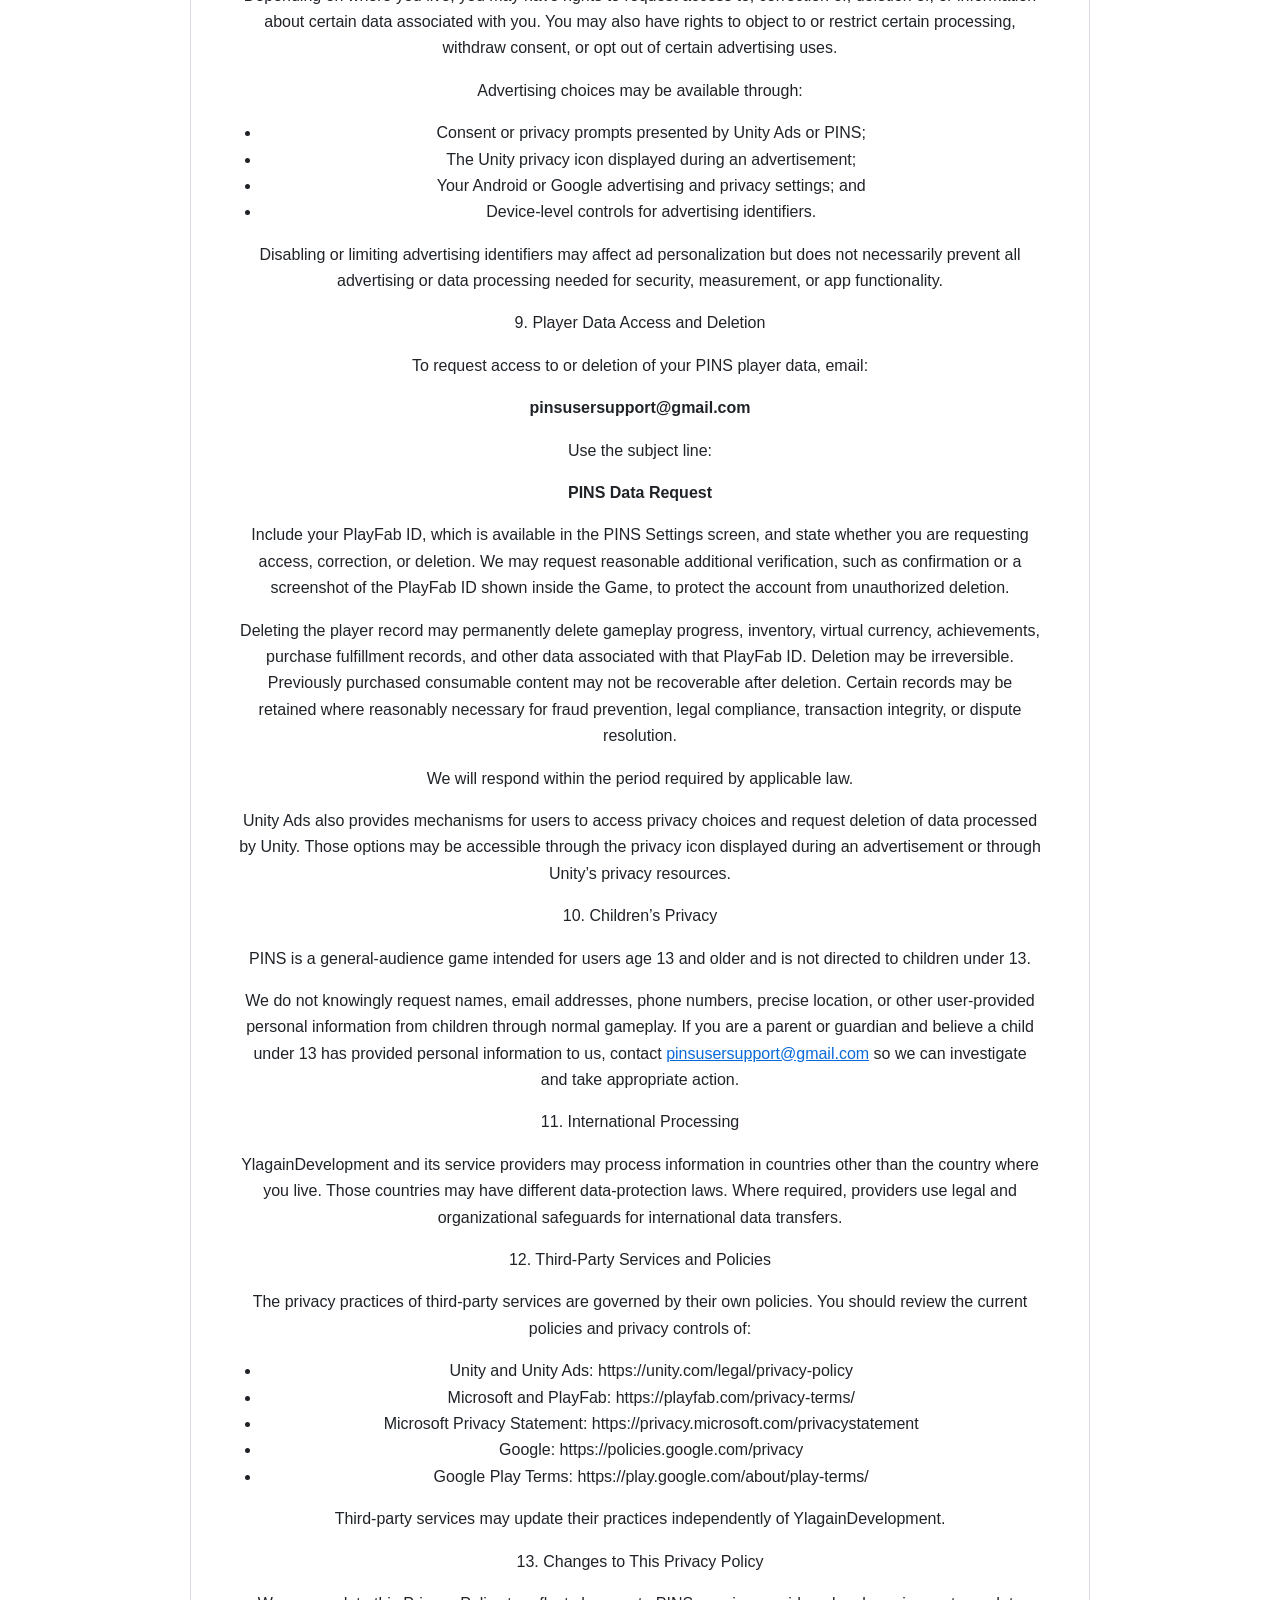
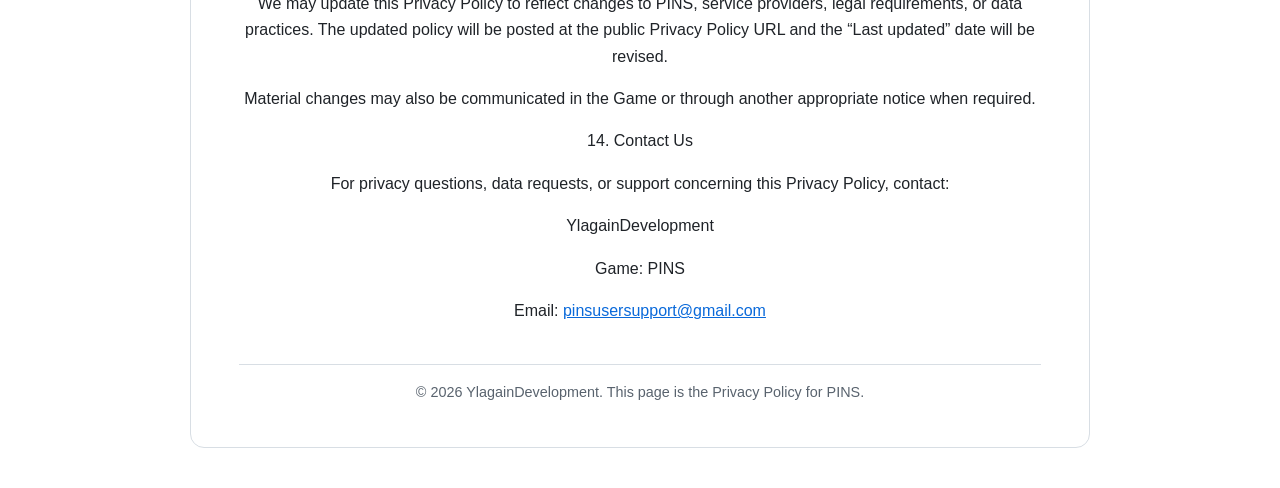
==== commit 897ce9c6: "Update body tag and privacy policy content" ====
--- a/privacy-policy.html
+++ b/privacy-policy.html
@@ -1,11 +1,11 @@
 <!doctype html>
 <html lang="en">
 <head>
-  <link rel="stylesheet" href="css/style.css">
   <meta charset="utf-8">
   <meta name="viewport" content="width=device-width, initial-scale=1">
   <meta name="description" content="Privacy Policy for PINS by YlagainDevelopment.">
   <title>PINS Privacy Policy | YlagainDevelopment</title>
+  <link rel="stylesheet" href="css/style.css">
   <style>
 :root {
   color-scheme: light dark;
@@ -67,7 +67,7 @@
 }
 </style>
 </head>
-<body>
+<body class="privacy-page">
   <main>
     <h1>PINS Privacy Policy</h1><p class="meta"><strong>Effective date: July 31, 2026</strong><br><strong>Last updated: July 31, 2026</strong></p><p>This Privacy Policy explains how YlagainDevelopment (“YlagainDevelopment,” “we,” “us,” or “our”) collects, uses, shares, and protects information when you use the mobile game PINS (“PINS” or the “Game”).</p><p>By using PINS, you acknowledge the practices described in this Privacy Policy.</p><p>1. Summary</p><p>PINS is a general-audience mobile game intended for users age 13 and older. PINS does not require users to create a username, provide an email address, or choose a password. The Game creates an anonymous player record through Microsoft PlayFab so that gameplay progress, inventory, virtual currency, achievements, and related game data can be stored.</p><p>PINS includes optional rewarded advertisements provided by Unity Ads and optional in-app purchases processed through Google Play Billing and Unity In-App Purchasing.</p><p>PINS does not request precise GPS location, contacts, photos, videos, microphone access, phone numbers, or public user-generated content.</p><p>2. Information We Collect and Process</p><h3>A. Anonymous account and identifiers</h3><p>When PINS is first used, the Game creates or retrieves a locally stored, app-generated Custom ID and uses it to sign in to PlayFab. PlayFab assigns an anonymous PlayFab ID to the player record. These identifiers are used to recognize the player, maintain game progress, prevent duplicate rewards, support purchases, and provide customer support.</p><p>PINS does not currently offer a user-facing account registration or login system. Users do not provide a username, password, email address, or social-media login to play.</p><h3>B. Gameplay and progression data</h3><p>We process information necessary to operate the Game, which may include:</p><ul><li>Scores, round times, gameplay statistics, and progression;</li><li>Inventory, unlocked cosmetic items, and equipped items;</li><li>Virtual currency balances, including Ore and Minore;</li><li>Achievements, collection progress, login streaks, and rewards;</li><li>Shop, inbox, timer, and reward status;</li><li>Ad-reward claims and cooldown information;</li><li>Anti-cheat, validation, security, and fraud-prevention information; and</li><li>Other settings or state needed to provide the Game.</li></ul><p>This data is associated with the anonymous PlayFab ID rather than a name or email address.</p><h3>C. Purchases and transaction data</h3><p>PINS offers optional purchases of digital goods. Payments are processed by Google Play. YlagainDevelopment does not receive or store complete credit-card, debit-card, or bank-account numbers.</p><p>To verify, fulfill, restore, and prevent duplicate purchases, PINS and its service providers may process information such as:</p><ul><li>Product identifiers;</li><li>Purchase history;</li><li>Purchase tokens, receipts, order or transaction identifiers;</li><li>Purchase status and fulfillment status; and</li><li>The digital items or virtual currency granted to the player.</li></ul><h3>D. Reward codes</h3><p>PINS allows users to enter reward or promotional codes. A submitted code is transmitted to the Game’s backend to determine whether it is valid and to grant any associated reward. Codes are not displayed publicly and are not used as public user-generated content.</p><h3>E. Technical, device, network, and service data</h3><p>PINS and its service providers may process technical data needed to provide, secure, diagnose, and improve the Game, including:</p><ul><li>IP address and network information;</li><li>Device type, operating system, app version, language, and platform information;</li><li>Device, advertising, installation, and other identifiers;</li><li>Authentication, request, session, and service-event information;</li><li>App diagnostics, errors, response information, and performance information; and</li><li>Security, fraud-prevention, abuse-prevention, and compliance information.</li></ul><h3>F. Approximate location</h3><p>PINS does not request or collect precise GPS location.</p><p>Unity Ads and PlayFab may infer or process approximate location from an IP address or similar network information. Approximate location may be used for advertising, analytics, app functionality, regional compliance, security, and fraud prevention.</p><h3>G. Advertising data</h3><p>PINS displays optional rewarded advertisements through Unity Ads. Unity Ads may collect or share information including:</p><ul><li>Approximate location;</li><li>Advertising, device, installation, and personal identifiers;</li><li>Purchase history;</li><li>Interactions within an advertisement, such as ad views and taps;</li><li>App usage time when relevant Unity advertising optimization features are enabled; and</li><li>App diagnostics and related technical information.</li></ul><p>Unity and its advertising partners may use this information for ad delivery, ad measurement, analytics, fraud prevention, security, compliance, and, where permitted, personalized advertising.</p><p>Depending on your region, device settings, and consent choices, advertisements may be personalized or non-personalized. Where legally required, Unity Ads or PINS may present privacy choices or a consent interface. Users may also be able to access Unity privacy choices through the privacy icon shown during an advertisement.</p><h3>H. Support communications</h3><p>If you contact us at <a href="mailto:pinsusersupport@gmail.com">pinsusersupport@gmail.com</a>, we receive the email address used to contact us and any information you voluntarily include in the message. Support communications are used to respond to requests, troubleshoot problems, investigate abuse, and fulfill privacy requests. Support email information is not collected through normal gameplay unless you choose to contact us.</p><p>3. Information We Do Not Intentionally Collect Through PINS</p><p>PINS does not intentionally request or collect through normal gameplay:</p><ul><li>Your name, mailing address, or phone number;</li><li>A user-provided account email address or password;</li><li>Precise GPS location;</li><li>Contacts or calendar information;</li><li>Photos, videos, files, or documents;</li><li>Voice or other audio recordings;</li><li>Health, fitness, biometric, racial, ethnic, religious, political, sexual-orientation, or gender-identity information;</li><li>SMS, MMS, private messages, or email content; or</li><li>Public chat, public usernames, or other public user-generated content.</li></ul><p>4. How We Use Information</p><p>We use information to:</p><ul><li>Create and maintain the anonymous player record;</li><li>Operate, personalize, and provide Game functionality;</li><li>Save and restore progression, inventory, currencies, and achievements;</li><li>Display and fulfill rewarded advertisements;</li><li>Process, validate, fulfill, and restore purchases;</li><li>Provide customer support and respond to privacy requests;</li><li>Maintain security and prevent cheating, fraud, abuse, duplicate rewards, and unauthorized transactions;</li><li>Diagnose errors and maintain service reliability;</li><li>Understand ad performance and limited service usage;</li><li>Comply with legal, regulatory, tax, accounting, and platform requirements; and</li><li>Enforce applicable rules and protect users, YlagainDevelopment, and service providers.</li></ul><p>5. How Information Is Shared</p><p>We may disclose information to the following categories of recipients:</p><p>Microsoft PlayFab. PlayFab provides anonymous player identity, cloud data storage, virtual economy, inventory, statistics, server logic, security, and related backend services.</p><p>Unity Technologies and advertising partners. Unity Ads provides rewarded advertising and may share data with advertising, measurement, anti-fraud, and service partners as described in Unity’s privacy materials.</p><p>Google. Google Play distributes PINS and processes in-app purchases through Google Play Billing. Google may process payment, account, device, and transaction information under its own terms and privacy policy.</p><p>Service providers and professional advisers. Information may be processed by vendors that help us host, secure, maintain, or support the Game, or by advisers where reasonably necessary.</p><p>Legal and safety disclosures. We may disclose information when reasonably necessary to comply with law or legal process; respond to lawful requests; investigate fraud, abuse, or security incidents; enforce rights; or protect users, YlagainDevelopment, service providers, or the public.</p><p>Business transfers. If PINS or YlagainDevelopment is involved in a merger, acquisition, financing, reorganization, or sale of assets, information may be transferred as part of that transaction subject to applicable law.</p><p>YlagainDevelopment does not directly sell users’ personal information for money. Unity Ads may collect or share advertising-related information as described in Unity’s privacy documentation and according to the user’s region and privacy choices.</p><p>6. Data Security</p><p>We use reasonable administrative and technical measures designed to protect information. Network communications with PlayFab, Unity Ads, Google Play, and related services are intended to use encryption in transit.</p><p>No storage or transmission system is completely secure, and we cannot guarantee absolute security.</p><p>7. Data Retention</p><p>Gameplay and anonymous account data are generally retained while the player record remains active and as needed to provide PINS.</p><p>We retain information only for as long as reasonably necessary for the purposes described in this Privacy Policy, including providing the Game, fulfilling purchases, maintaining security, preventing fraud and duplicate rewards, resolving disputes, and complying with legal, accounting, tax, and platform obligations.</p><p>Some transaction, security, fraud-prevention, or legal records may be retained after an account-deletion request when retention is reasonably necessary or legally required. Data stored in backups or provider systems may remain for a limited period until normal deletion and backup cycles are completed.</p><p>8. Your Choices and Privacy Rights</p><p>Depending on where you live, you may have rights to request access to, correction of, deletion of, or information about certain data associated with you. You may also have rights to object to or restrict certain processing, withdraw consent, or opt out of certain advertising uses.</p><p>Advertising choices may be available through:</p><ul><li>Consent or privacy prompts presented by Unity Ads or PINS;</li><li>The Unity privacy icon displayed during an advertisement;</li><li>Your Android or Google advertising and privacy settings; and</li><li>Device-level controls for advertising identifiers.</li></ul><p>Disabling or limiting advertising identifiers may affect ad personalization but does not necessarily prevent all advertising or data processing needed for security, measurement, or app functionality.</p><p>9. Player Data Access and Deletion</p><p>To request access to or deletion of your PINS player data, email:</p><p><strong>pinsusersupport@gmail.com</strong></p><p>Use the subject line:</p><p><strong>PINS Data Request</strong></p><p>Include your PlayFab ID, which is available in the PINS Settings screen, and state whether you are requesting access, correction, or deletion. We may request reasonable additional verification, such as confirmation or a screenshot of the PlayFab ID shown inside the Game, to protect the account from unauthorized deletion.</p><p>Deleting the player record may permanently delete gameplay progress, inventory, virtual currency, achievements, purchase fulfillment records, and other data associated with that PlayFab ID. Deletion may be irreversible. Previously purchased consumable content may not be recoverable after deletion. Certain records may be retained where reasonably necessary for fraud prevention, legal compliance, transaction integrity, or dispute resolution.</p><p>We will respond within the period required by applicable law.</p><p>Unity Ads also provides mechanisms for users to access privacy choices and request deletion of data processed by Unity. Those options may be accessible through the privacy icon displayed during an advertisement or through Unity’s privacy resources.</p><p>10. Children’s Privacy</p><p>PINS is a general-audience game intended for users age 13 and older and is not directed to children under 13.</p><p>We do not knowingly request names, email addresses, phone numbers, precise location, or other user-provided personal information from children through normal gameplay. If you are a parent or guardian and believe a child under 13 has provided personal information to us, contact <a href="mailto:pinsusersupport@gmail.com">pinsusersupport@gmail.com</a> so we can investigate and take appropriate action.</p><p>11. International Processing</p><p>YlagainDevelopment and its service providers may process information in countries other than the country where you live. Those countries may have different data-protection laws. Where required, providers use legal and organizational safeguards for international data transfers.</p><p>12. Third-Party Services and Policies</p><p>The privacy practices of third-party services are governed by their own policies. You should review the current policies and privacy controls of:</p><ul><li>Unity and Unity Ads: https://unity.com/legal/privacy-policy</li><li>Microsoft and PlayFab: https://playfab.com/privacy-terms/</li><li>Microsoft Privacy Statement: https://privacy.microsoft.com/privacystatement</li><li>Google: https://policies.google.com/privacy</li><li>Google Play Terms: https://play.google.com/about/play-terms/</li></ul><p>Third-party services may update their practices independently of YlagainDevelopment.</p><p>13. Changes to This Privacy Policy</p><p>We may update this Privacy Policy to reflect changes to PINS, service providers, legal requirements, or data practices. The updated policy will be posted at the public Privacy Policy URL and the “Last updated” date will be revised.</p><p>Material changes may also be communicated in the Game or through another appropriate notice when required.</p><p>14. Contact Us</p><p>For privacy questions, data requests, or support concerning this Privacy Policy, contact:</p><p>YlagainDevelopment</p><p>Game: PINS</p><p>Email: <a href="mailto:pinsusersupport@gmail.com">pinsusersupport@gmail.com</a></p>
     <footer>© 2026 YlagainDevelopment. This page is the Privacy Policy for PINS.</footer>
--- a/css/style.css
+++ b/css/style.css
@@ -8,24 +8,11 @@
     --pins-bottom: #009cff;
 }
 
-
-/* -------------------------
-   BASE PAGE
-------------------------- */
-
-* {
-    box-sizing: border-box;
-}
-
-html,
-body {
-    margin: 0;
-    min-height: 100%;
-}
-
-body {
-    min-height: 100vh;
-
+/* -------------------------
+   PRIVACY POLICY PAGE
+------------------------- */
+
+body.privacy-page {
     background:
         linear-gradient(
             180deg,
@@ -34,9 +21,41 @@
             var(--pins-bottom) 100%
         );
 
+    background-attachment: fixed;
+}
+
+
+/* -------------------------
+   BASE PAGE
+------------------------- */
+
+* {
+    box-sizing: border-box;
+}
+
+html,
+body {
+    margin: 0;
+    min-height: 100%;
+}
+
+body {
+    min-height: 100vh;
+
+    background:
+        linear-gradient(
+            180deg,
+            var(--pins-top) 0%,
+            var(--pins-middle) 50%,
+            var(--pins-bottom) 100%
+        );
+
     color: white;
 
-    font-family: Arial, Helvetica, sans-serif;
+    font-family:
+        Arial,
+        Helvetica,
+        sans-serif;
 
     text-align: center;
 }
@@ -53,43 +72,174 @@
 .pins-logo {
     display: block;
 
-    width: min(90%, 2000px);
+    width: min(90%, 1300px);
     height: auto;
 
     margin: 0 auto;
 }
 
+
+/* -------------------------
+   DESCRIPTION
+------------------------- */
+
+.game-description {
+    max-width: 600px;
+
+    margin: 30px auto 25px;
+
+    padding: 0 20px;
+
+    font-size: 30px;
+    line-height: 1.5;
+}
+
+
+/* -------------------------
+   SEPARATORS
+------------------------- */
+
+.SeperatorLarge {
+    display: block;
+
+    width: min(90%, 1900px);
+    height: min(90%, 200px);
+
+    margin: 60px auto;
+}
+
+.SeperatorSmall {
+    display: block;
+
+    width: min(90%, 950px);
+    height: min(90%, 100px);
+
+    margin: 80px auto;
+}
+
+
+/* -------------------------
+   APP ICON
+------------------------- */
+
+.AppIcon {
+    display: block;
+
+    width: min(90%, 256px);
+    height: auto;
+
+    margin: 0 auto 100px;
+}
+
+
+/* -------------------------
+   IMAGE CONTAINERS
+------------------------- */
+
+.image-container {
+    display: flex;
+
+    justify-content: center;
+    align-items: center;
+
+    gap: 20px;
+}
+
+.image-container img {
+    width: 50%;
+    height: auto;
+}
+
+
+.image-container2 {
+    display: flex;
+
+    justify-content: center;
+    align-items: center;
+
+    gap: 20px;
+}
+
+.image-container2 img {
+    width: 10%;
+    height: auto;
+}
+
+
+
+
+/* -------------------------
+   SUBTITLE
+------------------------- */
+
+.Subtitle {
+    font-size: 60px;
+
+    margin: 50px auto;
+}
+
+
+/* -------------------------
+   PROMO
+------------------------- */
+
+.Promo {
+    display: block;
+
+    width: min(90%, 1888px);
+    height: auto;
+
+    margin: 10px auto 0;
+}
+
+
 /* -------------------------
    NAVIGATION
 ------------------------- */
 
 nav {
-    margin-top: 15px;
+    margin: 0 auto 50px;
+
+    font-size: 18px;
 }
 
 nav a {
     color: white;
+
     text-decoration: none;
 
     margin: 0 8px;
 }
 
 nav a:hover {
-    text-decoration: underline;
-}
-
-
-/* -------------------------
-   DESCRIPTION
-------------------------- */
-
-.game-description {
-    max-width: 600px;
-
-    margin: 50px auto 0;
-
-    padding: 0 20px;
-
-    font-size: 20px;
-    line-height: 1.5;
-}
+    text-decoration-line: underline;
+    text-decoration-style: wavy;
+    text-decoration-color: #70f8fa;
+    text-decoration-thickness: 7px;
+}
+
+
+/* -------------------------
+   MOBILE
+------------------------- */
+
+@media (max-width: 700px) {
+
+    .game-description {
+        font-size: 22px;
+    }
+
+    .Subtitle {
+        font-size: 32px;
+    }
+
+    .SeperatorLarge,
+    .SeperatorSmall {
+        margin-top: 90px;
+        margin-bottom: 90px;
+    }
+
+    nav {
+        font-size: 16px;
+    }
+}
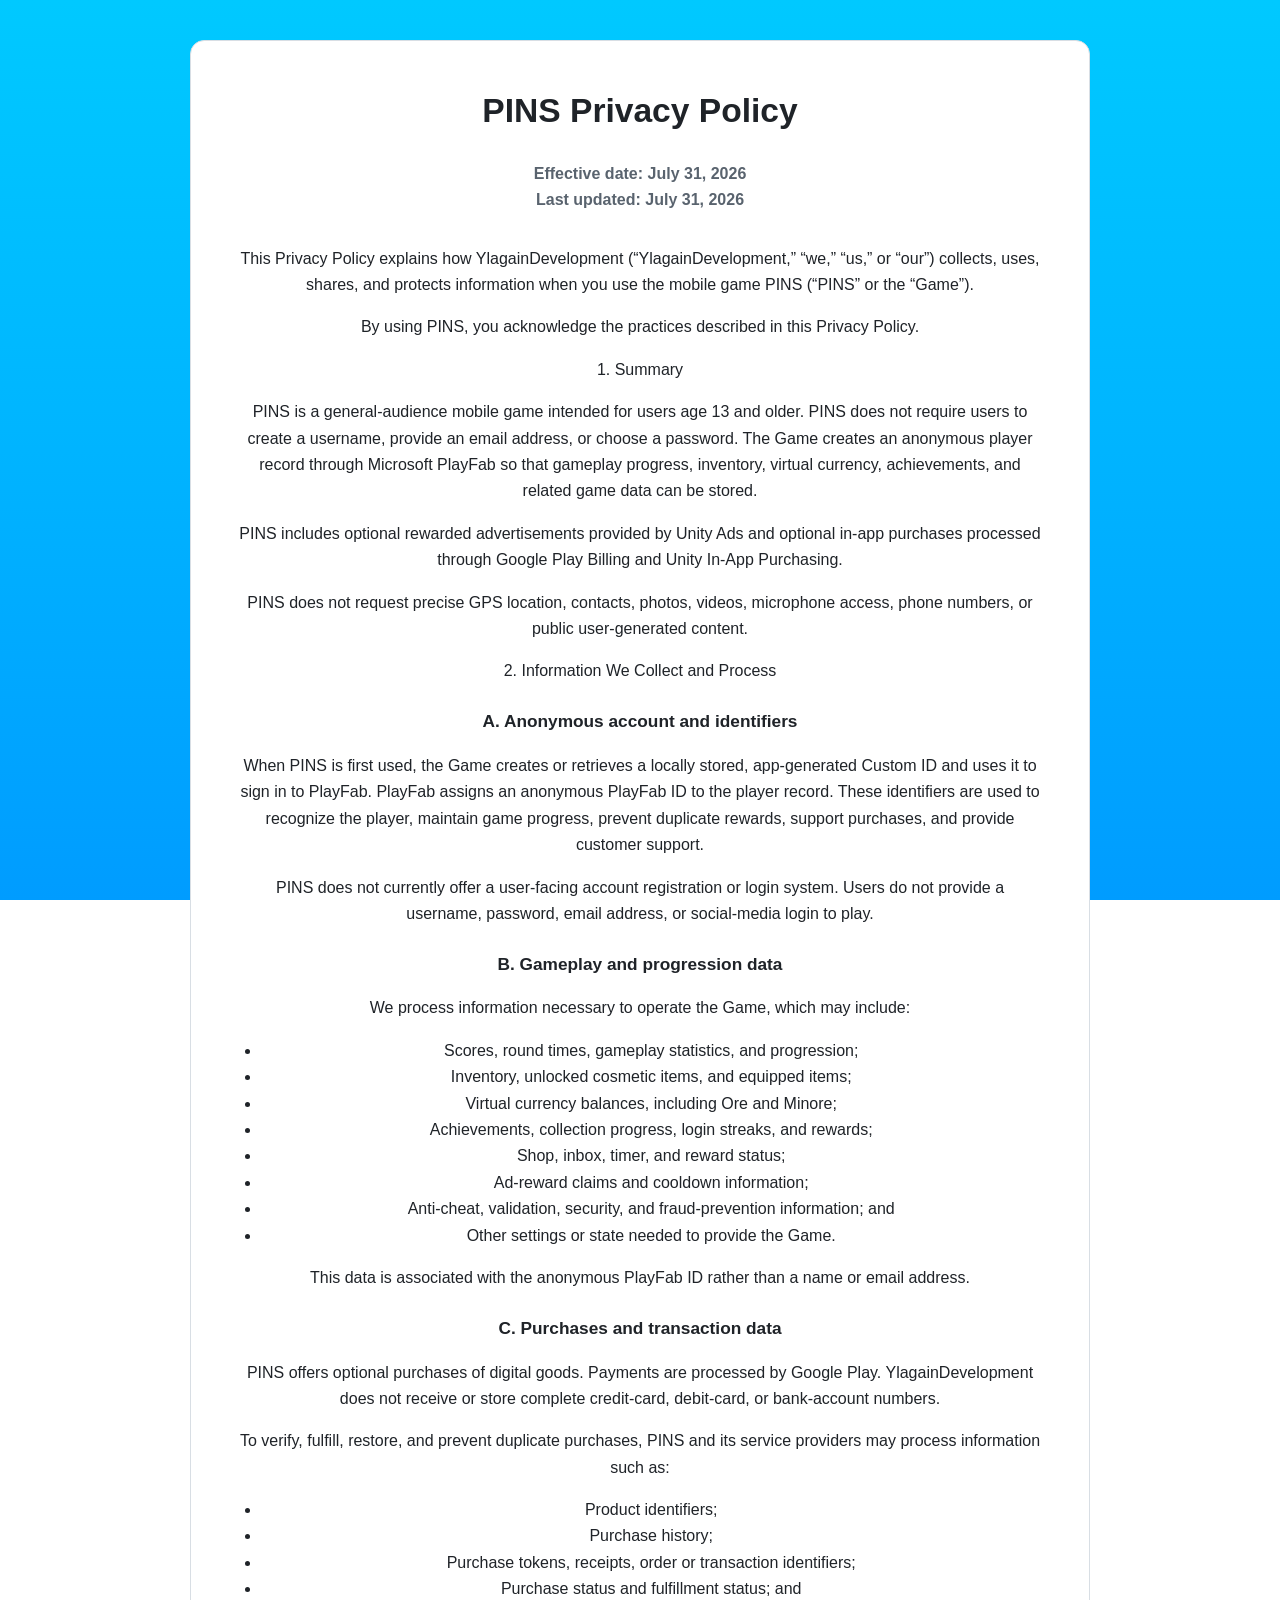
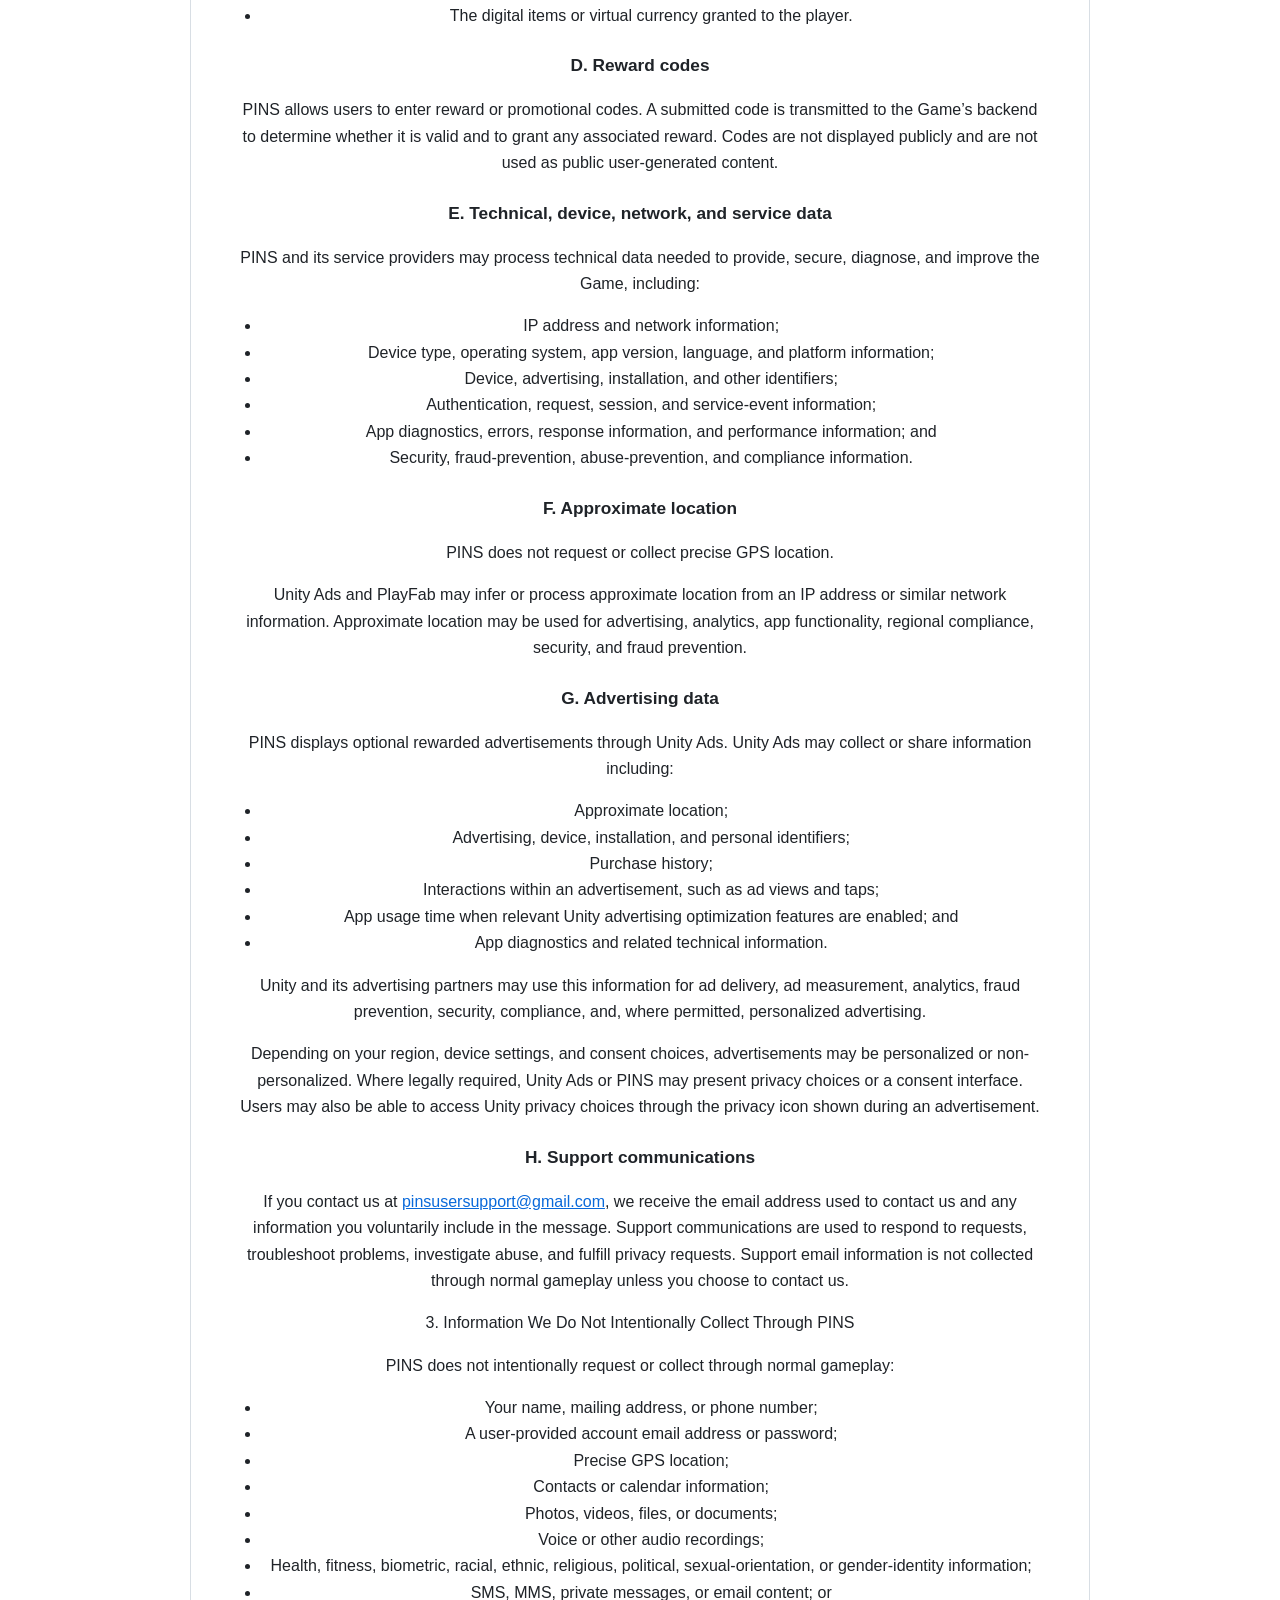
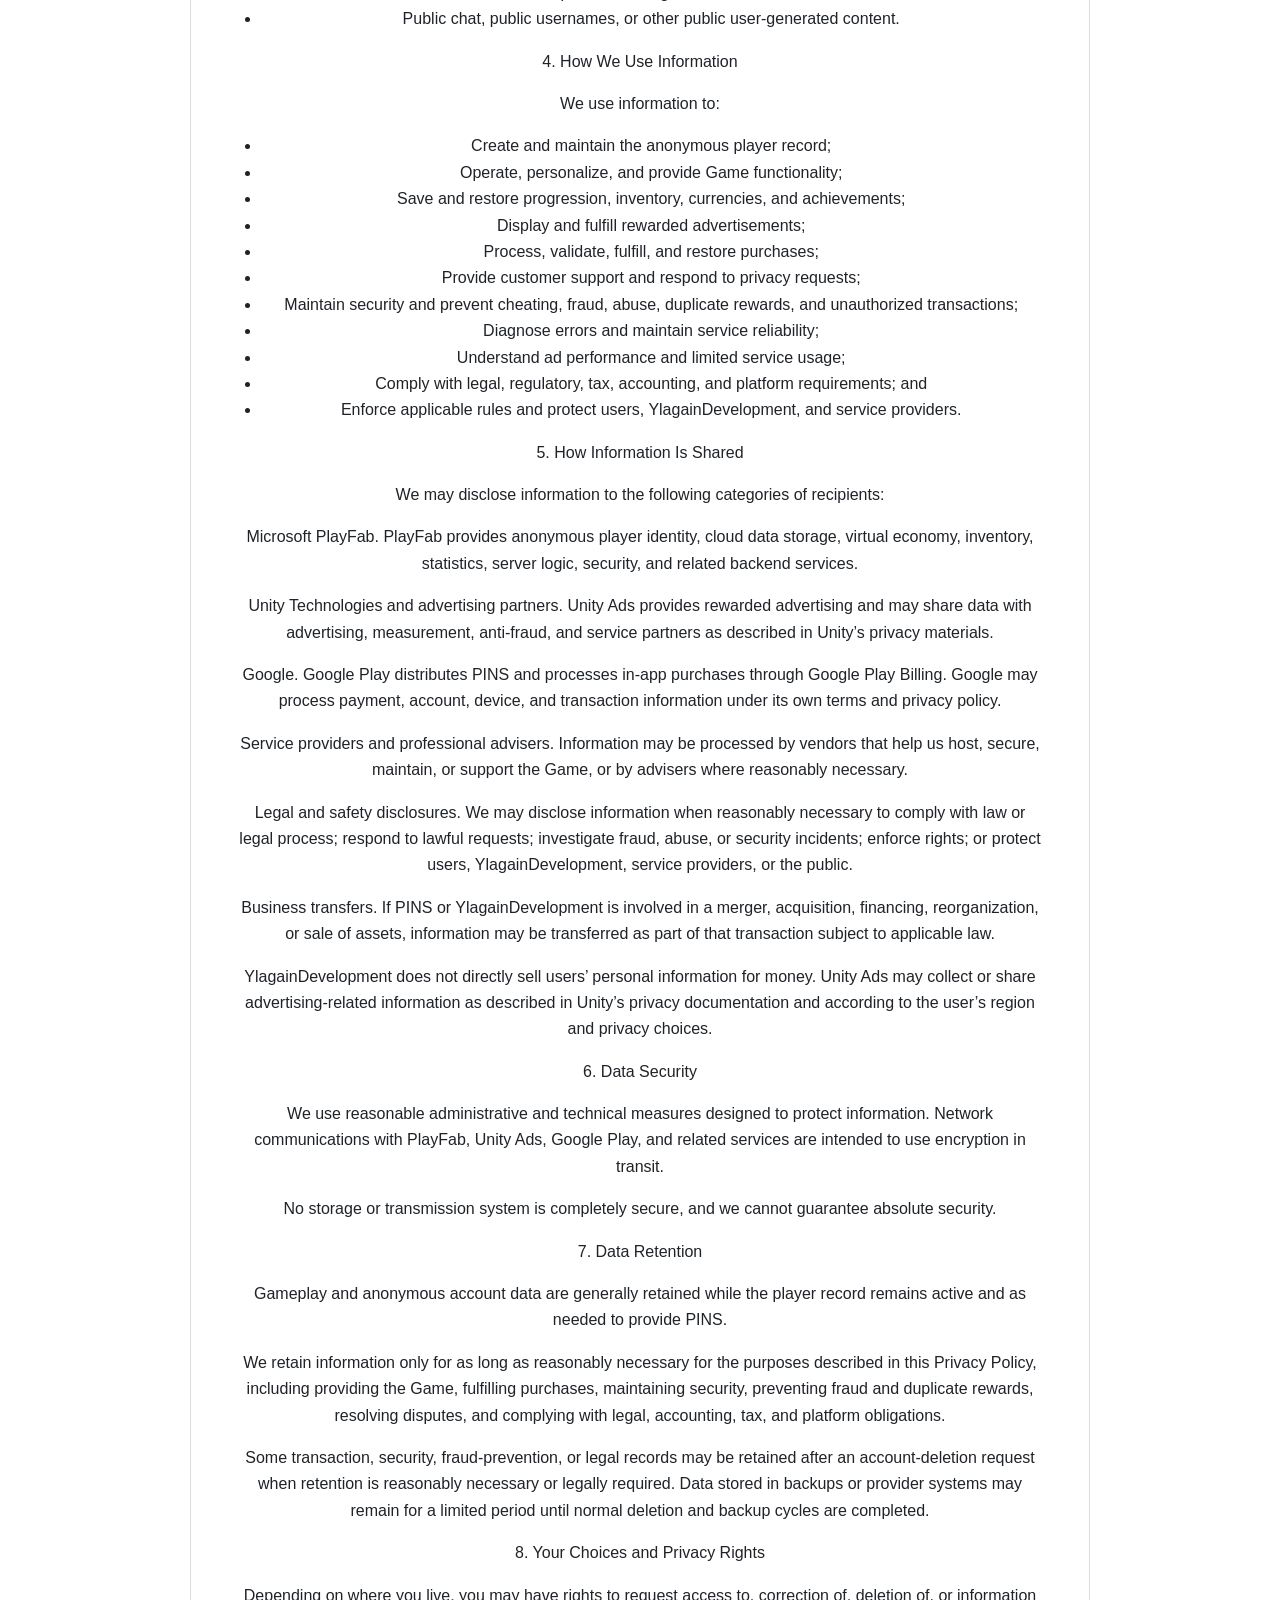
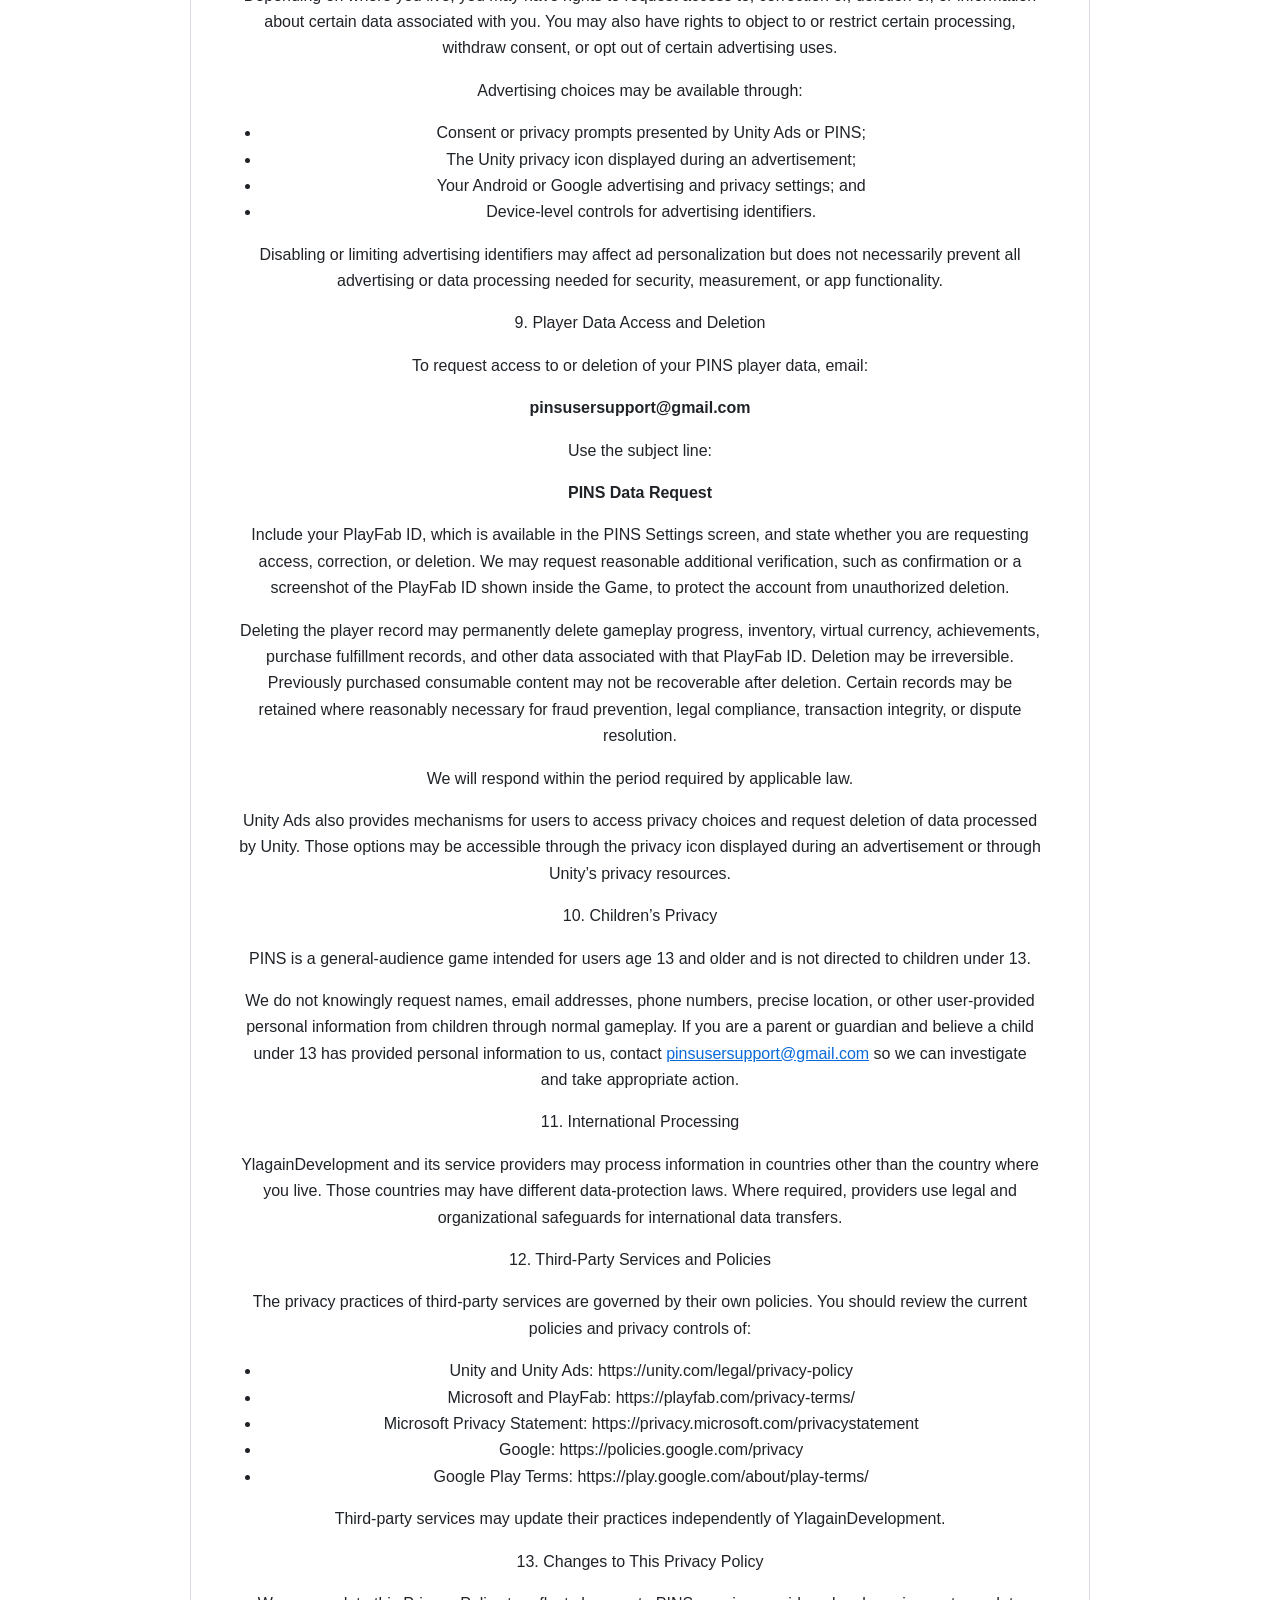
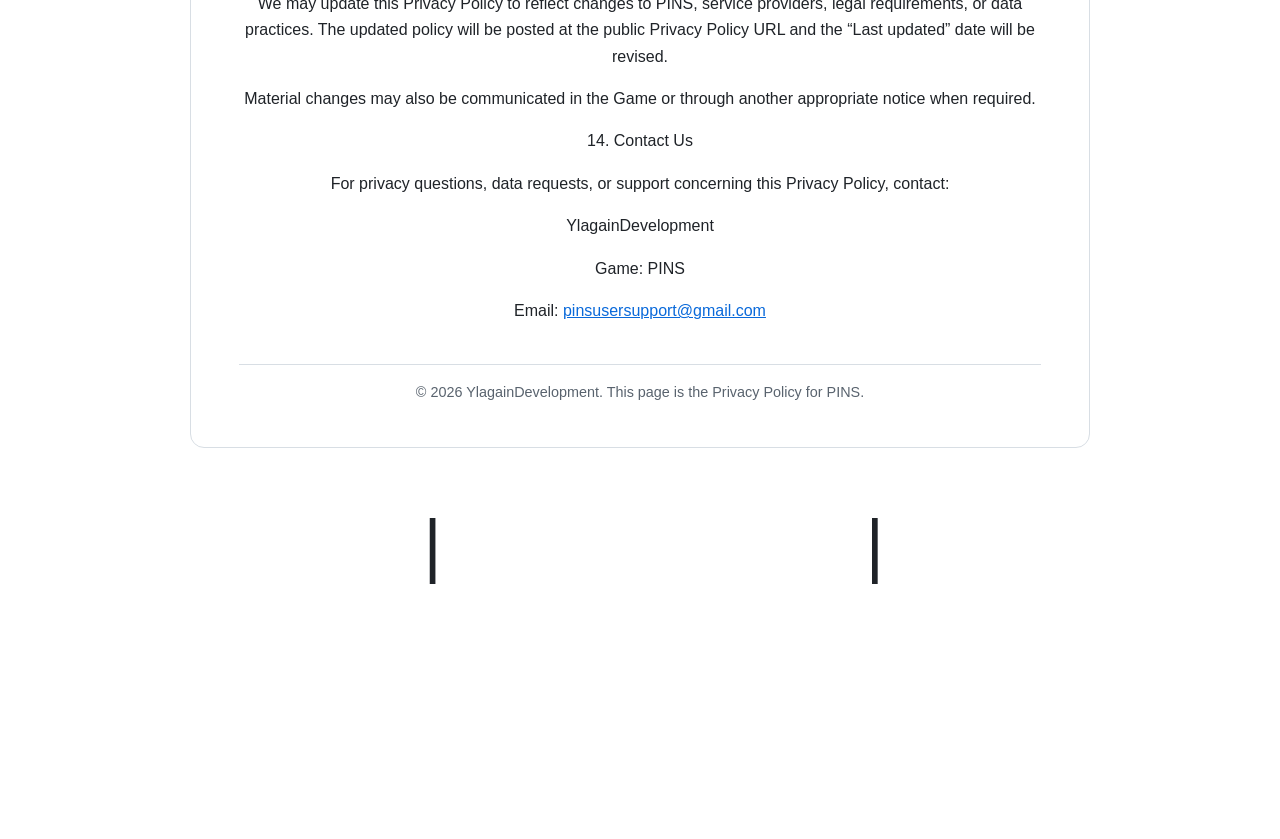
==== commit f58f8b2e: "Add navigation links to privacy-policy.html Added navigation links to the privacy policy page." ====
--- a/privacy-policy.html
+++ b/privacy-policy.html
@@ -72,5 +72,14 @@
     <h1>PINS Privacy Policy</h1><p class="meta"><strong>Effective date: July 31, 2026</strong><br><strong>Last updated: July 31, 2026</strong></p><p>This Privacy Policy explains how YlagainDevelopment (“YlagainDevelopment,” “we,” “us,” or “our”) collects, uses, shares, and protects information when you use the mobile game PINS (“PINS” or the “Game”).</p><p>By using PINS, you acknowledge the practices described in this Privacy Policy.</p><p>1. Summary</p><p>PINS is a general-audience mobile game intended for users age 13 and older. PINS does not require users to create a username, provide an email address, or choose a password. The Game creates an anonymous player record through Microsoft PlayFab so that gameplay progress, inventory, virtual currency, achievements, and related game data can be stored.</p><p>PINS includes optional rewarded advertisements provided by Unity Ads and optional in-app purchases processed through Google Play Billing and Unity In-App Purchasing.</p><p>PINS does not request precise GPS location, contacts, photos, videos, microphone access, phone numbers, or public user-generated content.</p><p>2. Information We Collect and Process</p><h3>A. Anonymous account and identifiers</h3><p>When PINS is first used, the Game creates or retrieves a locally stored, app-generated Custom ID and uses it to sign in to PlayFab. PlayFab assigns an anonymous PlayFab ID to the player record. These identifiers are used to recognize the player, maintain game progress, prevent duplicate rewards, support purchases, and provide customer support.</p><p>PINS does not currently offer a user-facing account registration or login system. Users do not provide a username, password, email address, or social-media login to play.</p><h3>B. Gameplay and progression data</h3><p>We process information necessary to operate the Game, which may include:</p><ul><li>Scores, round times, gameplay statistics, and progression;</li><li>Inventory, unlocked cosmetic items, and equipped items;</li><li>Virtual currency balances, including Ore and Minore;</li><li>Achievements, collection progress, login streaks, and rewards;</li><li>Shop, inbox, timer, and reward status;</li><li>Ad-reward claims and cooldown information;</li><li>Anti-cheat, validation, security, and fraud-prevention information; and</li><li>Other settings or state needed to provide the Game.</li></ul><p>This data is associated with the anonymous PlayFab ID rather than a name or email address.</p><h3>C. Purchases and transaction data</h3><p>PINS offers optional purchases of digital goods. Payments are processed by Google Play. YlagainDevelopment does not receive or store complete credit-card, debit-card, or bank-account numbers.</p><p>To verify, fulfill, restore, and prevent duplicate purchases, PINS and its service providers may process information such as:</p><ul><li>Product identifiers;</li><li>Purchase history;</li><li>Purchase tokens, receipts, order or transaction identifiers;</li><li>Purchase status and fulfillment status; and</li><li>The digital items or virtual currency granted to the player.</li></ul><h3>D. Reward codes</h3><p>PINS allows users to enter reward or promotional codes. A submitted code is transmitted to the Game’s backend to determine whether it is valid and to grant any associated reward. Codes are not displayed publicly and are not used as public user-generated content.</p><h3>E. Technical, device, network, and service data</h3><p>PINS and its service providers may process technical data needed to provide, secure, diagnose, and improve the Game, including:</p><ul><li>IP address and network information;</li><li>Device type, operating system, app version, language, and platform information;</li><li>Device, advertising, installation, and other identifiers;</li><li>Authentication, request, session, and service-event information;</li><li>App diagnostics, errors, response information, and performance information; and</li><li>Security, fraud-prevention, abuse-prevention, and compliance information.</li></ul><h3>F. Approximate location</h3><p>PINS does not request or collect precise GPS location.</p><p>Unity Ads and PlayFab may infer or process approximate location from an IP address or similar network information. Approximate location may be used for advertising, analytics, app functionality, regional compliance, security, and fraud prevention.</p><h3>G. Advertising data</h3><p>PINS displays optional rewarded advertisements through Unity Ads. Unity Ads may collect or share information including:</p><ul><li>Approximate location;</li><li>Advertising, device, installation, and personal identifiers;</li><li>Purchase history;</li><li>Interactions within an advertisement, such as ad views and taps;</li><li>App usage time when relevant Unity advertising optimization features are enabled; and</li><li>App diagnostics and related technical information.</li></ul><p>Unity and its advertising partners may use this information for ad delivery, ad measurement, analytics, fraud prevention, security, compliance, and, where permitted, personalized advertising.</p><p>Depending on your region, device settings, and consent choices, advertisements may be personalized or non-personalized. Where legally required, Unity Ads or PINS may present privacy choices or a consent interface. Users may also be able to access Unity privacy choices through the privacy icon shown during an advertisement.</p><h3>H. Support communications</h3><p>If you contact us at <a href="mailto:pinsusersupport@gmail.com">pinsusersupport@gmail.com</a>, we receive the email address used to contact us and any information you voluntarily include in the message. Support communications are used to respond to requests, troubleshoot problems, investigate abuse, and fulfill privacy requests. Support email information is not collected through normal gameplay unless you choose to contact us.</p><p>3. Information We Do Not Intentionally Collect Through PINS</p><p>PINS does not intentionally request or collect through normal gameplay:</p><ul><li>Your name, mailing address, or phone number;</li><li>A user-provided account email address or password;</li><li>Precise GPS location;</li><li>Contacts or calendar information;</li><li>Photos, videos, files, or documents;</li><li>Voice or other audio recordings;</li><li>Health, fitness, biometric, racial, ethnic, religious, political, sexual-orientation, or gender-identity information;</li><li>SMS, MMS, private messages, or email content; or</li><li>Public chat, public usernames, or other public user-generated content.</li></ul><p>4. How We Use Information</p><p>We use information to:</p><ul><li>Create and maintain the anonymous player record;</li><li>Operate, personalize, and provide Game functionality;</li><li>Save and restore progression, inventory, currencies, and achievements;</li><li>Display and fulfill rewarded advertisements;</li><li>Process, validate, fulfill, and restore purchases;</li><li>Provide customer support and respond to privacy requests;</li><li>Maintain security and prevent cheating, fraud, abuse, duplicate rewards, and unauthorized transactions;</li><li>Diagnose errors and maintain service reliability;</li><li>Understand ad performance and limited service usage;</li><li>Comply with legal, regulatory, tax, accounting, and platform requirements; and</li><li>Enforce applicable rules and protect users, YlagainDevelopment, and service providers.</li></ul><p>5. How Information Is Shared</p><p>We may disclose information to the following categories of recipients:</p><p>Microsoft PlayFab. PlayFab provides anonymous player identity, cloud data storage, virtual economy, inventory, statistics, server logic, security, and related backend services.</p><p>Unity Technologies and advertising partners. Unity Ads provides rewarded advertising and may share data with advertising, measurement, anti-fraud, and service partners as described in Unity’s privacy materials.</p><p>Google. Google Play distributes PINS and processes in-app purchases through Google Play Billing. Google may process payment, account, device, and transaction information under its own terms and privacy policy.</p><p>Service providers and professional advisers. Information may be processed by vendors that help us host, secure, maintain, or support the Game, or by advisers where reasonably necessary.</p><p>Legal and safety disclosures. We may disclose information when reasonably necessary to comply with law or legal process; respond to lawful requests; investigate fraud, abuse, or security incidents; enforce rights; or protect users, YlagainDevelopment, service providers, or the public.</p><p>Business transfers. If PINS or YlagainDevelopment is involved in a merger, acquisition, financing, reorganization, or sale of assets, information may be transferred as part of that transaction subject to applicable law.</p><p>YlagainDevelopment does not directly sell users’ personal information for money. Unity Ads may collect or share advertising-related information as described in Unity’s privacy documentation and according to the user’s region and privacy choices.</p><p>6. Data Security</p><p>We use reasonable administrative and technical measures designed to protect information. Network communications with PlayFab, Unity Ads, Google Play, and related services are intended to use encryption in transit.</p><p>No storage or transmission system is completely secure, and we cannot guarantee absolute security.</p><p>7. Data Retention</p><p>Gameplay and anonymous account data are generally retained while the player record remains active and as needed to provide PINS.</p><p>We retain information only for as long as reasonably necessary for the purposes described in this Privacy Policy, including providing the Game, fulfilling purchases, maintaining security, preventing fraud and duplicate rewards, resolving disputes, and complying with legal, accounting, tax, and platform obligations.</p><p>Some transaction, security, fraud-prevention, or legal records may be retained after an account-deletion request when retention is reasonably necessary or legally required. Data stored in backups or provider systems may remain for a limited period until normal deletion and backup cycles are completed.</p><p>8. Your Choices and Privacy Rights</p><p>Depending on where you live, you may have rights to request access to, correction of, deletion of, or information about certain data associated with you. You may also have rights to object to or restrict certain processing, withdraw consent, or opt out of certain advertising uses.</p><p>Advertising choices may be available through:</p><ul><li>Consent or privacy prompts presented by Unity Ads or PINS;</li><li>The Unity privacy icon displayed during an advertisement;</li><li>Your Android or Google advertising and privacy settings; and</li><li>Device-level controls for advertising identifiers.</li></ul><p>Disabling or limiting advertising identifiers may affect ad personalization but does not necessarily prevent all advertising or data processing needed for security, measurement, or app functionality.</p><p>9. Player Data Access and Deletion</p><p>To request access to or deletion of your PINS player data, email:</p><p><strong>pinsusersupport@gmail.com</strong></p><p>Use the subject line:</p><p><strong>PINS Data Request</strong></p><p>Include your PlayFab ID, which is available in the PINS Settings screen, and state whether you are requesting access, correction, or deletion. We may request reasonable additional verification, such as confirmation or a screenshot of the PlayFab ID shown inside the Game, to protect the account from unauthorized deletion.</p><p>Deleting the player record may permanently delete gameplay progress, inventory, virtual currency, achievements, purchase fulfillment records, and other data associated with that PlayFab ID. Deletion may be irreversible. Previously purchased consumable content may not be recoverable after deletion. Certain records may be retained where reasonably necessary for fraud prevention, legal compliance, transaction integrity, or dispute resolution.</p><p>We will respond within the period required by applicable law.</p><p>Unity Ads also provides mechanisms for users to access privacy choices and request deletion of data processed by Unity. Those options may be accessible through the privacy icon displayed during an advertisement or through Unity’s privacy resources.</p><p>10. Children’s Privacy</p><p>PINS is a general-audience game intended for users age 13 and older and is not directed to children under 13.</p><p>We do not knowingly request names, email addresses, phone numbers, precise location, or other user-provided personal information from children through normal gameplay. If you are a parent or guardian and believe a child under 13 has provided personal information to us, contact <a href="mailto:pinsusersupport@gmail.com">pinsusersupport@gmail.com</a> so we can investigate and take appropriate action.</p><p>11. International Processing</p><p>YlagainDevelopment and its service providers may process information in countries other than the country where you live. Those countries may have different data-protection laws. Where required, providers use legal and organizational safeguards for international data transfers.</p><p>12. Third-Party Services and Policies</p><p>The privacy practices of third-party services are governed by their own policies. You should review the current policies and privacy controls of:</p><ul><li>Unity and Unity Ads: https://unity.com/legal/privacy-policy</li><li>Microsoft and PlayFab: https://playfab.com/privacy-terms/</li><li>Microsoft Privacy Statement: https://privacy.microsoft.com/privacystatement</li><li>Google: https://policies.google.com/privacy</li><li>Google Play Terms: https://play.google.com/about/play-terms/</li></ul><p>Third-party services may update their practices independently of YlagainDevelopment.</p><p>13. Changes to This Privacy Policy</p><p>We may update this Privacy Policy to reflect changes to PINS, service providers, legal requirements, or data practices. The updated policy will be posted at the public Privacy Policy URL and the “Last updated” date will be revised.</p><p>Material changes may also be communicated in the Game or through another appropriate notice when required.</p><p>14. Contact Us</p><p>For privacy questions, data requests, or support concerning this Privacy Policy, contact:</p><p>YlagainDevelopment</p><p>Game: PINS</p><p>Email: <a href="mailto:pinsusersupport@gmail.com">pinsusersupport@gmail.com</a></p>
     <footer>© 2026 YlagainDevelopment. This page is the Privacy Policy for PINS.</footer>
   </main>
+       <nav>
+            <a href="index.html">Home</a>
+            <span>|</span>
+
+            <a href="support.html">Support</a>
+            <span>|</span>
+
+            <a href="privacy-policy.html">Privacy Policy</a>
+        </nav>
 </body>
 </html>
--- a/css/style.css
+++ b/css/style.css
@@ -72,7 +72,7 @@
 .pins-logo {
     display: block;
 
-    width: min(90%, 1300px);
+    width: min(90%, 650px);
     height: auto;
 
     margin: 0 auto;
@@ -86,7 +86,7 @@
 .game-description {
     max-width: 600px;
 
-    margin: 30px auto 25px;
+    margin: 5px auto 25px;
 
     padding: 0 20px;
 
@@ -105,7 +105,7 @@
     width: min(90%, 1900px);
     height: min(90%, 200px);
 
-    margin: 60px auto;
+    margin: 15px auto 50px;
 }
 
 .SeperatorSmall {
@@ -198,9 +198,9 @@
 ------------------------- */
 
 nav {
-    margin: 0 auto 50px;
-
-    font-size: 18px;
+    margin: 0 auto 120px;
+
+    font-size: 70px;
 }
 
 nav a {
@@ -208,14 +208,14 @@
 
     text-decoration: none;
 
-    margin: 0 8px;
+    margin: 0 70px;
 }
 
 nav a:hover {
     text-decoration-line: underline;
     text-decoration-style: wavy;
     text-decoration-color: #70f8fa;
-    text-decoration-thickness: 7px;
+    text-decoration-thickness: 2px;
 }
 
 
@@ -242,4 +242,15 @@
     nav {
         font-size: 16px;
     }
-}
+
+
+    main {
+        margin: 20px 12px;
+        padding: 28px 20px;
+        border-radius: 12px;
+    }
+
+    h1 {
+        font-size: 1.75rem;
+    }
+}
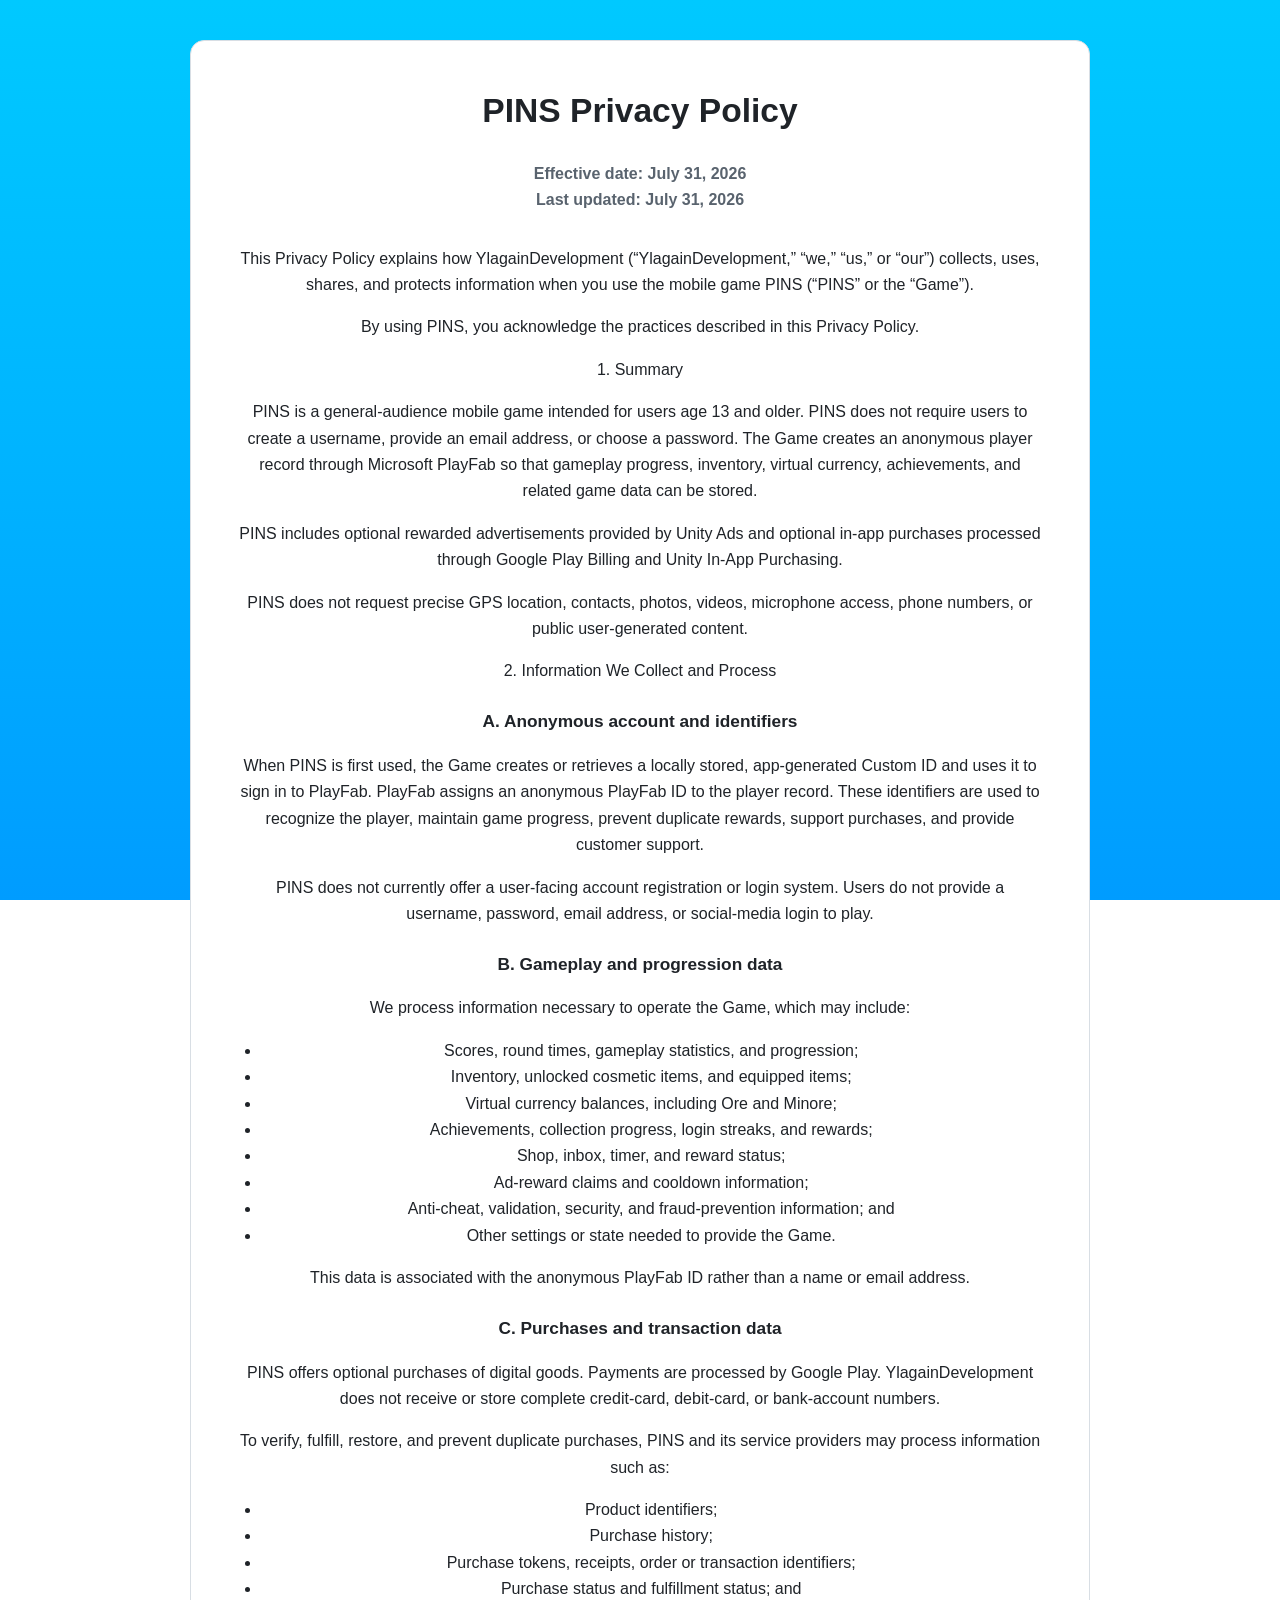
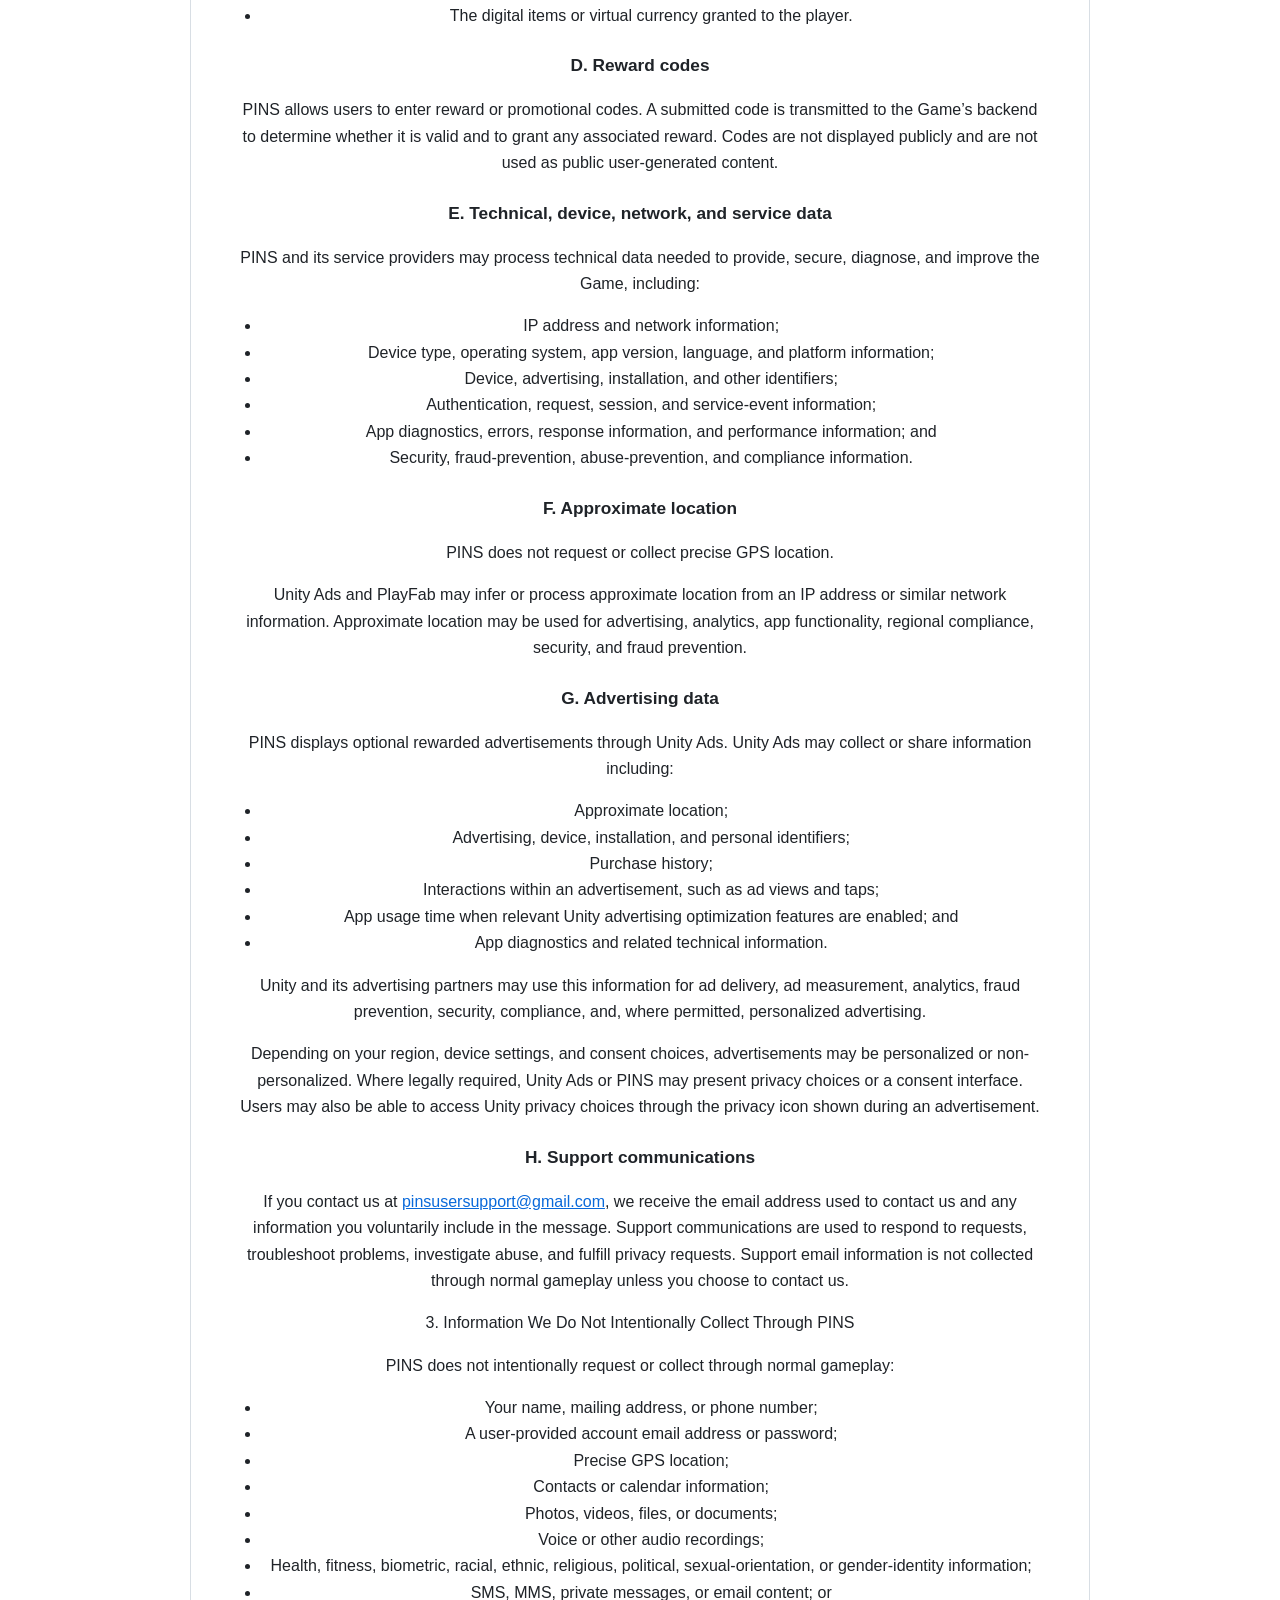
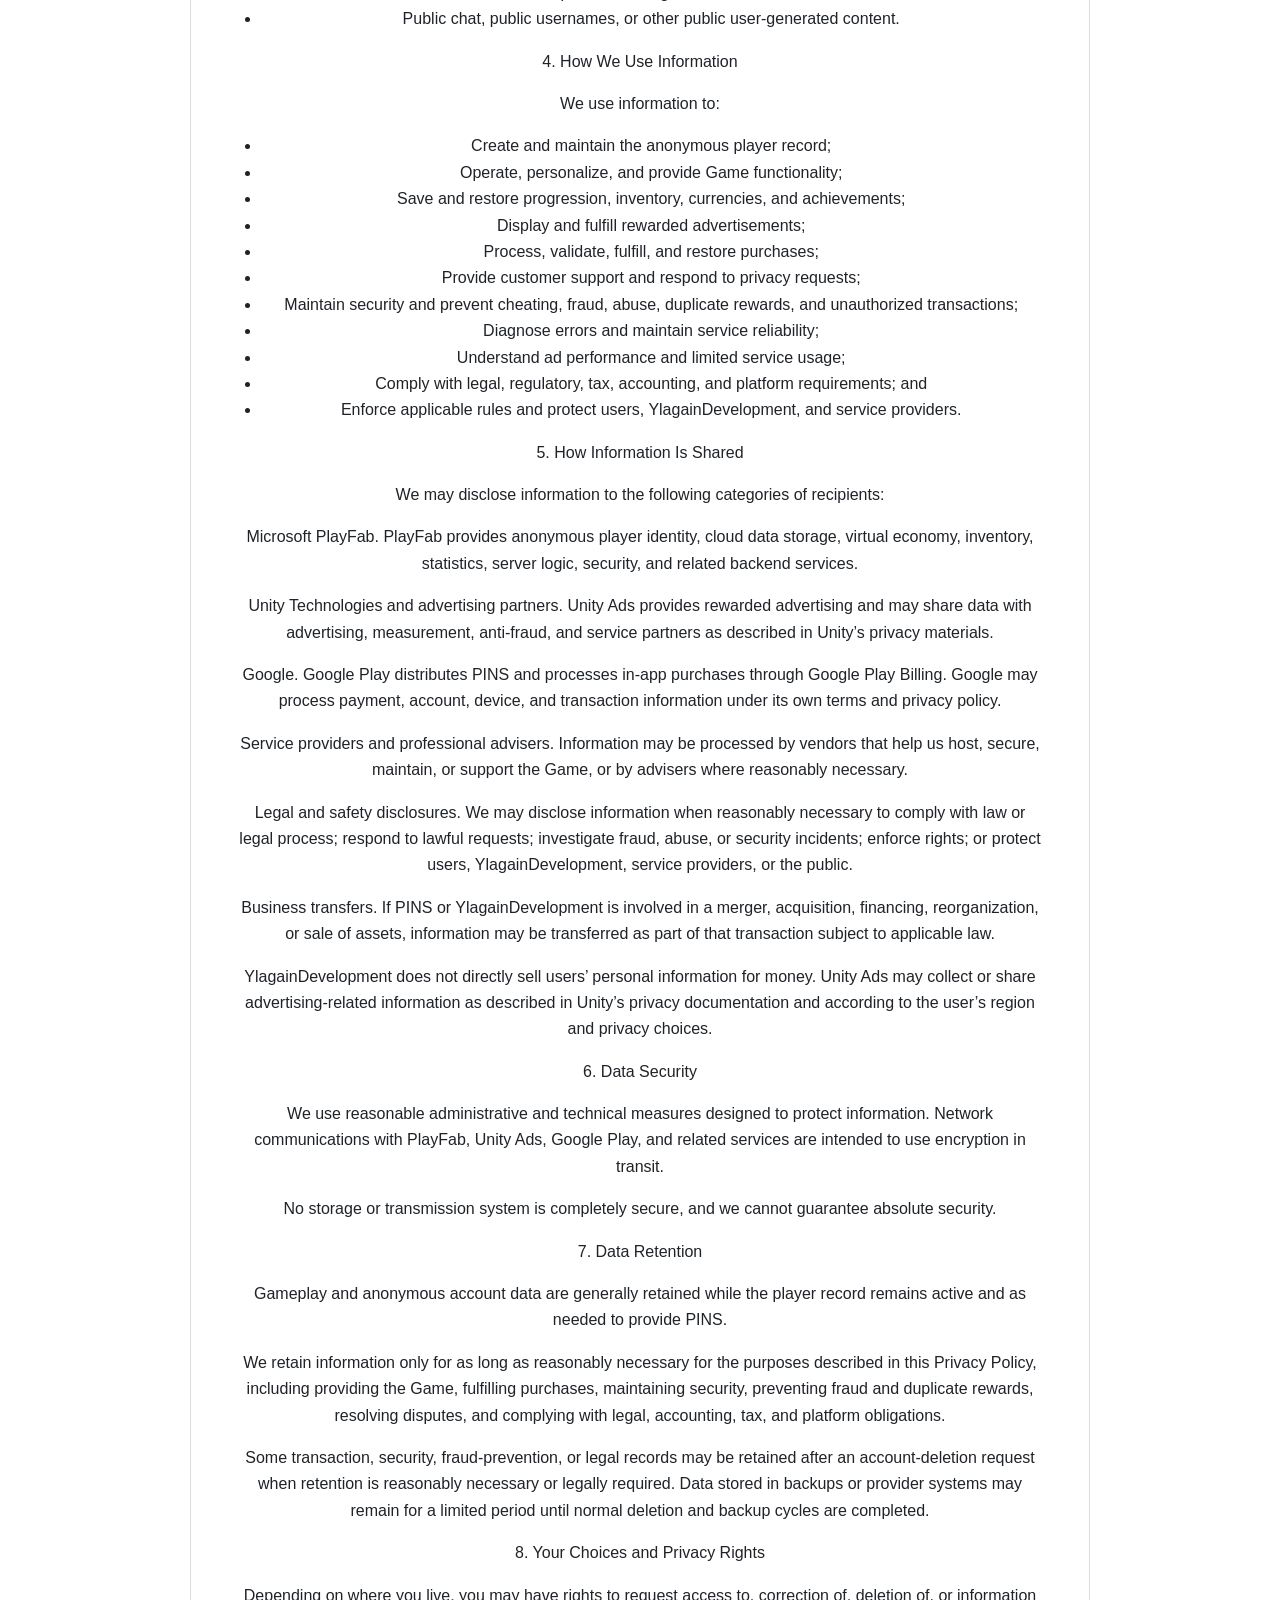
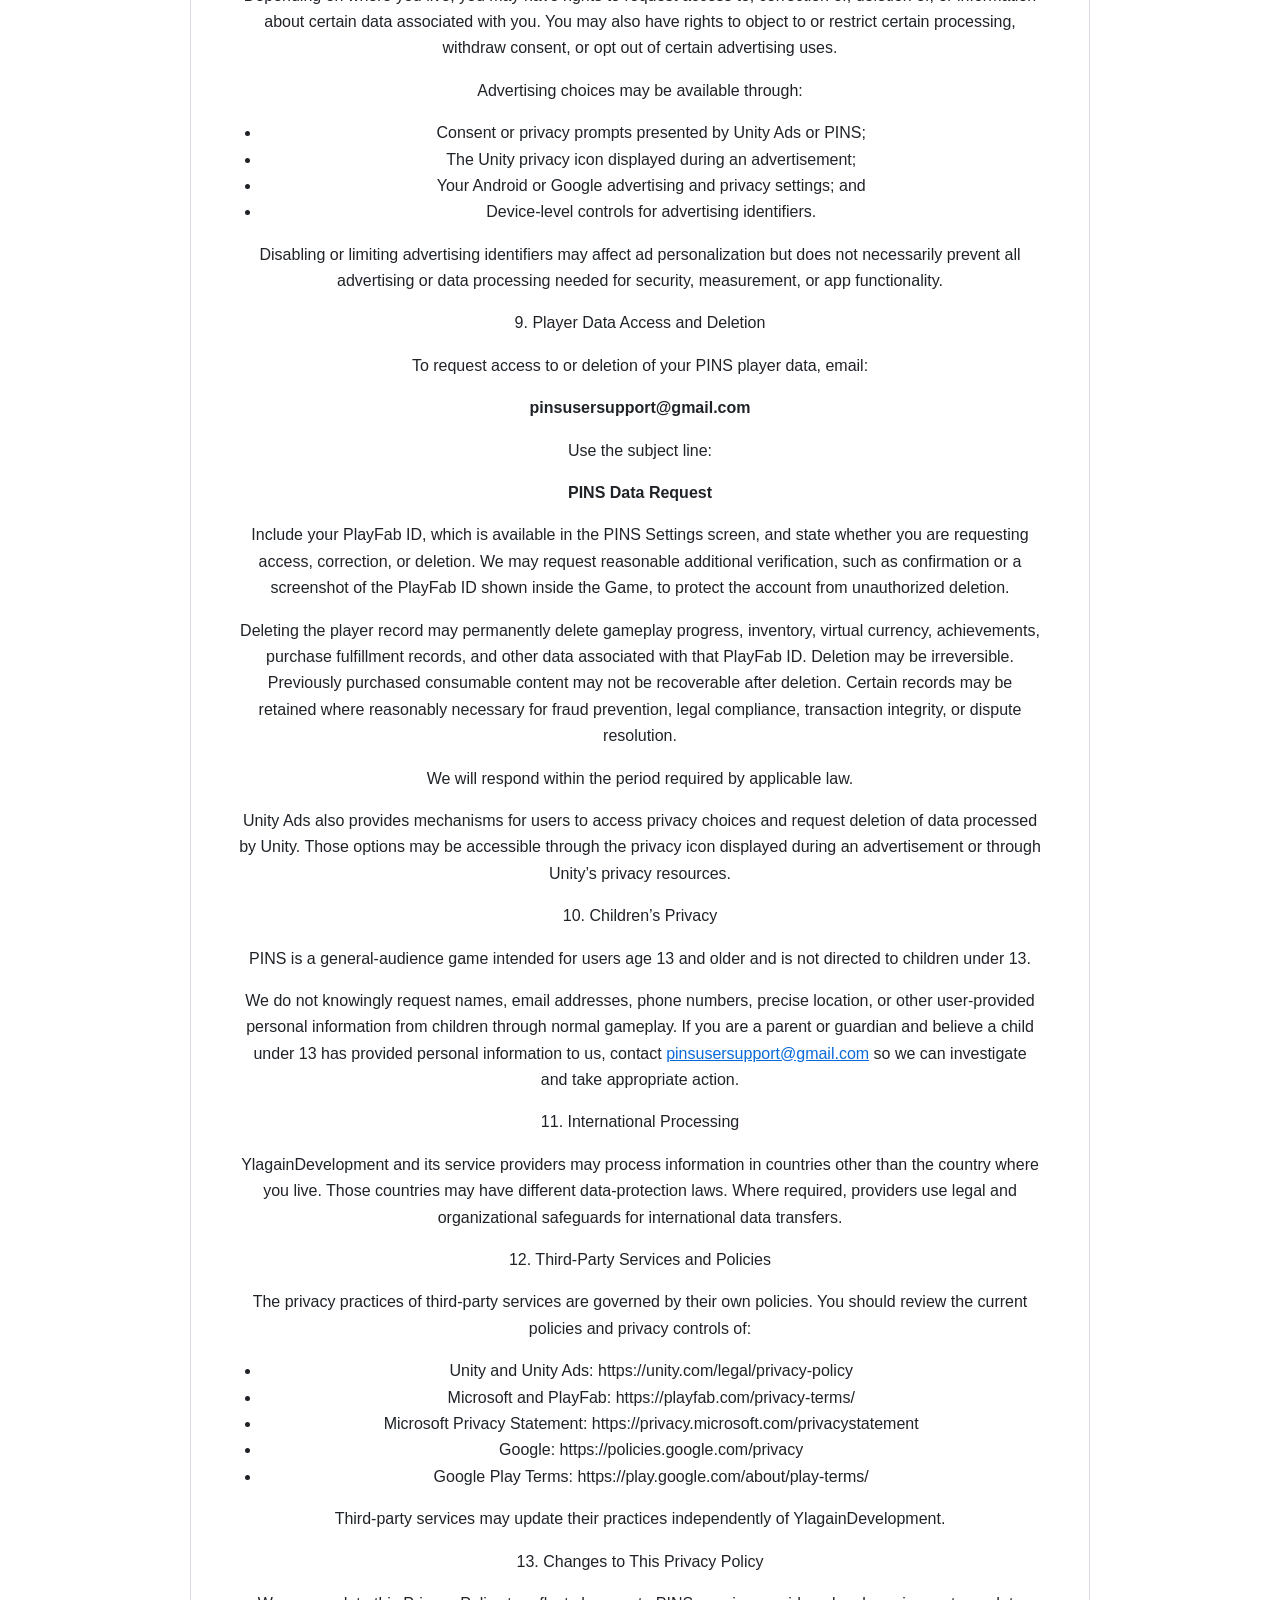
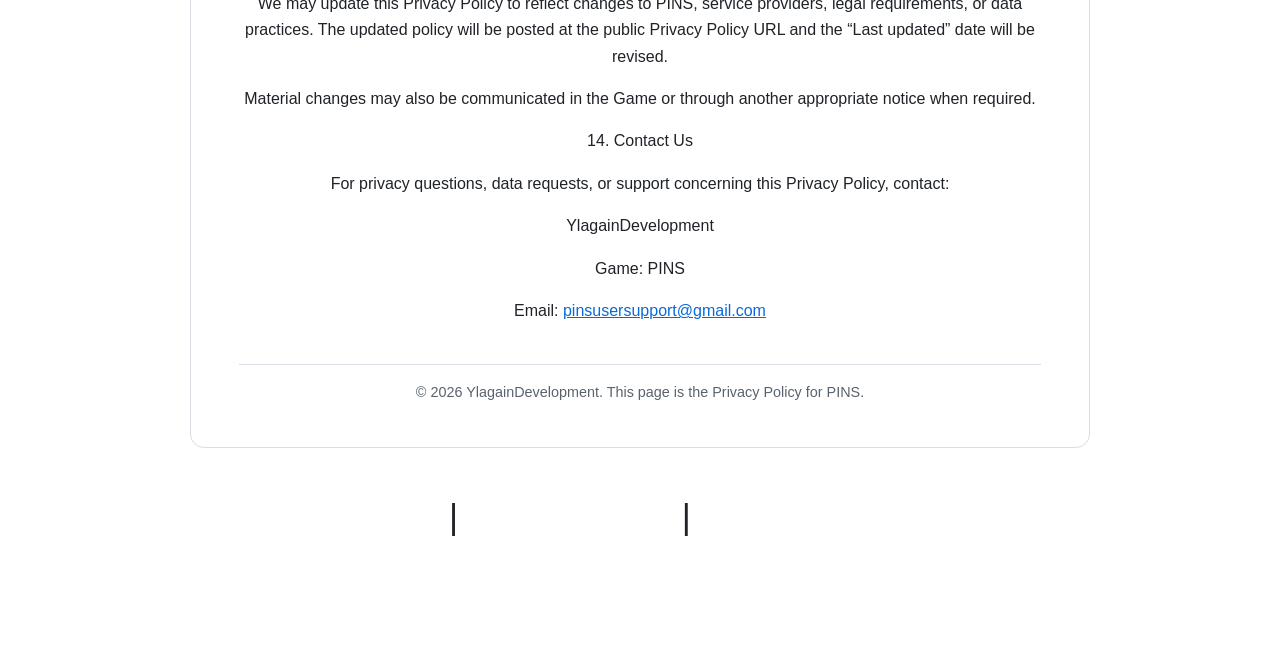
==== commit dfc5576e: "Enhance navigation links with bold formatting Updated navigation links to include bold formatting fo" ====
--- a/privacy-policy.html
+++ b/privacy-policy.html
@@ -72,14 +72,14 @@
     <h1>PINS Privacy Policy</h1><p class="meta"><strong>Effective date: July 31, 2026</strong><br><strong>Last updated: July 31, 2026</strong></p><p>This Privacy Policy explains how YlagainDevelopment (“YlagainDevelopment,” “we,” “us,” or “our”) collects, uses, shares, and protects information when you use the mobile game PINS (“PINS” or the “Game”).</p><p>By using PINS, you acknowledge the practices described in this Privacy Policy.</p><p>1. Summary</p><p>PINS is a general-audience mobile game intended for users age 13 and older. PINS does not require users to create a username, provide an email address, or choose a password. The Game creates an anonymous player record through Microsoft PlayFab so that gameplay progress, inventory, virtual currency, achievements, and related game data can be stored.</p><p>PINS includes optional rewarded advertisements provided by Unity Ads and optional in-app purchases processed through Google Play Billing and Unity In-App Purchasing.</p><p>PINS does not request precise GPS location, contacts, photos, videos, microphone access, phone numbers, or public user-generated content.</p><p>2. Information We Collect and Process</p><h3>A. Anonymous account and identifiers</h3><p>When PINS is first used, the Game creates or retrieves a locally stored, app-generated Custom ID and uses it to sign in to PlayFab. PlayFab assigns an anonymous PlayFab ID to the player record. These identifiers are used to recognize the player, maintain game progress, prevent duplicate rewards, support purchases, and provide customer support.</p><p>PINS does not currently offer a user-facing account registration or login system. Users do not provide a username, password, email address, or social-media login to play.</p><h3>B. Gameplay and progression data</h3><p>We process information necessary to operate the Game, which may include:</p><ul><li>Scores, round times, gameplay statistics, and progression;</li><li>Inventory, unlocked cosmetic items, and equipped items;</li><li>Virtual currency balances, including Ore and Minore;</li><li>Achievements, collection progress, login streaks, and rewards;</li><li>Shop, inbox, timer, and reward status;</li><li>Ad-reward claims and cooldown information;</li><li>Anti-cheat, validation, security, and fraud-prevention information; and</li><li>Other settings or state needed to provide the Game.</li></ul><p>This data is associated with the anonymous PlayFab ID rather than a name or email address.</p><h3>C. Purchases and transaction data</h3><p>PINS offers optional purchases of digital goods. Payments are processed by Google Play. YlagainDevelopment does not receive or store complete credit-card, debit-card, or bank-account numbers.</p><p>To verify, fulfill, restore, and prevent duplicate purchases, PINS and its service providers may process information such as:</p><ul><li>Product identifiers;</li><li>Purchase history;</li><li>Purchase tokens, receipts, order or transaction identifiers;</li><li>Purchase status and fulfillment status; and</li><li>The digital items or virtual currency granted to the player.</li></ul><h3>D. Reward codes</h3><p>PINS allows users to enter reward or promotional codes. A submitted code is transmitted to the Game’s backend to determine whether it is valid and to grant any associated reward. Codes are not displayed publicly and are not used as public user-generated content.</p><h3>E. Technical, device, network, and service data</h3><p>PINS and its service providers may process technical data needed to provide, secure, diagnose, and improve the Game, including:</p><ul><li>IP address and network information;</li><li>Device type, operating system, app version, language, and platform information;</li><li>Device, advertising, installation, and other identifiers;</li><li>Authentication, request, session, and service-event information;</li><li>App diagnostics, errors, response information, and performance information; and</li><li>Security, fraud-prevention, abuse-prevention, and compliance information.</li></ul><h3>F. Approximate location</h3><p>PINS does not request or collect precise GPS location.</p><p>Unity Ads and PlayFab may infer or process approximate location from an IP address or similar network information. Approximate location may be used for advertising, analytics, app functionality, regional compliance, security, and fraud prevention.</p><h3>G. Advertising data</h3><p>PINS displays optional rewarded advertisements through Unity Ads. Unity Ads may collect or share information including:</p><ul><li>Approximate location;</li><li>Advertising, device, installation, and personal identifiers;</li><li>Purchase history;</li><li>Interactions within an advertisement, such as ad views and taps;</li><li>App usage time when relevant Unity advertising optimization features are enabled; and</li><li>App diagnostics and related technical information.</li></ul><p>Unity and its advertising partners may use this information for ad delivery, ad measurement, analytics, fraud prevention, security, compliance, and, where permitted, personalized advertising.</p><p>Depending on your region, device settings, and consent choices, advertisements may be personalized or non-personalized. Where legally required, Unity Ads or PINS may present privacy choices or a consent interface. Users may also be able to access Unity privacy choices through the privacy icon shown during an advertisement.</p><h3>H. Support communications</h3><p>If you contact us at <a href="mailto:pinsusersupport@gmail.com">pinsusersupport@gmail.com</a>, we receive the email address used to contact us and any information you voluntarily include in the message. Support communications are used to respond to requests, troubleshoot problems, investigate abuse, and fulfill privacy requests. Support email information is not collected through normal gameplay unless you choose to contact us.</p><p>3. Information We Do Not Intentionally Collect Through PINS</p><p>PINS does not intentionally request or collect through normal gameplay:</p><ul><li>Your name, mailing address, or phone number;</li><li>A user-provided account email address or password;</li><li>Precise GPS location;</li><li>Contacts or calendar information;</li><li>Photos, videos, files, or documents;</li><li>Voice or other audio recordings;</li><li>Health, fitness, biometric, racial, ethnic, religious, political, sexual-orientation, or gender-identity information;</li><li>SMS, MMS, private messages, or email content; or</li><li>Public chat, public usernames, or other public user-generated content.</li></ul><p>4. How We Use Information</p><p>We use information to:</p><ul><li>Create and maintain the anonymous player record;</li><li>Operate, personalize, and provide Game functionality;</li><li>Save and restore progression, inventory, currencies, and achievements;</li><li>Display and fulfill rewarded advertisements;</li><li>Process, validate, fulfill, and restore purchases;</li><li>Provide customer support and respond to privacy requests;</li><li>Maintain security and prevent cheating, fraud, abuse, duplicate rewards, and unauthorized transactions;</li><li>Diagnose errors and maintain service reliability;</li><li>Understand ad performance and limited service usage;</li><li>Comply with legal, regulatory, tax, accounting, and platform requirements; and</li><li>Enforce applicable rules and protect users, YlagainDevelopment, and service providers.</li></ul><p>5. How Information Is Shared</p><p>We may disclose information to the following categories of recipients:</p><p>Microsoft PlayFab. PlayFab provides anonymous player identity, cloud data storage, virtual economy, inventory, statistics, server logic, security, and related backend services.</p><p>Unity Technologies and advertising partners. Unity Ads provides rewarded advertising and may share data with advertising, measurement, anti-fraud, and service partners as described in Unity’s privacy materials.</p><p>Google. Google Play distributes PINS and processes in-app purchases through Google Play Billing. Google may process payment, account, device, and transaction information under its own terms and privacy policy.</p><p>Service providers and professional advisers. Information may be processed by vendors that help us host, secure, maintain, or support the Game, or by advisers where reasonably necessary.</p><p>Legal and safety disclosures. We may disclose information when reasonably necessary to comply with law or legal process; respond to lawful requests; investigate fraud, abuse, or security incidents; enforce rights; or protect users, YlagainDevelopment, service providers, or the public.</p><p>Business transfers. If PINS or YlagainDevelopment is involved in a merger, acquisition, financing, reorganization, or sale of assets, information may be transferred as part of that transaction subject to applicable law.</p><p>YlagainDevelopment does not directly sell users’ personal information for money. Unity Ads may collect or share advertising-related information as described in Unity’s privacy documentation and according to the user’s region and privacy choices.</p><p>6. Data Security</p><p>We use reasonable administrative and technical measures designed to protect information. Network communications with PlayFab, Unity Ads, Google Play, and related services are intended to use encryption in transit.</p><p>No storage or transmission system is completely secure, and we cannot guarantee absolute security.</p><p>7. Data Retention</p><p>Gameplay and anonymous account data are generally retained while the player record remains active and as needed to provide PINS.</p><p>We retain information only for as long as reasonably necessary for the purposes described in this Privacy Policy, including providing the Game, fulfilling purchases, maintaining security, preventing fraud and duplicate rewards, resolving disputes, and complying with legal, accounting, tax, and platform obligations.</p><p>Some transaction, security, fraud-prevention, or legal records may be retained after an account-deletion request when retention is reasonably necessary or legally required. Data stored in backups or provider systems may remain for a limited period until normal deletion and backup cycles are completed.</p><p>8. Your Choices and Privacy Rights</p><p>Depending on where you live, you may have rights to request access to, correction of, deletion of, or information about certain data associated with you. You may also have rights to object to or restrict certain processing, withdraw consent, or opt out of certain advertising uses.</p><p>Advertising choices may be available through:</p><ul><li>Consent or privacy prompts presented by Unity Ads or PINS;</li><li>The Unity privacy icon displayed during an advertisement;</li><li>Your Android or Google advertising and privacy settings; and</li><li>Device-level controls for advertising identifiers.</li></ul><p>Disabling or limiting advertising identifiers may affect ad personalization but does not necessarily prevent all advertising or data processing needed for security, measurement, or app functionality.</p><p>9. Player Data Access and Deletion</p><p>To request access to or deletion of your PINS player data, email:</p><p><strong>pinsusersupport@gmail.com</strong></p><p>Use the subject line:</p><p><strong>PINS Data Request</strong></p><p>Include your PlayFab ID, which is available in the PINS Settings screen, and state whether you are requesting access, correction, or deletion. We may request reasonable additional verification, such as confirmation or a screenshot of the PlayFab ID shown inside the Game, to protect the account from unauthorized deletion.</p><p>Deleting the player record may permanently delete gameplay progress, inventory, virtual currency, achievements, purchase fulfillment records, and other data associated with that PlayFab ID. Deletion may be irreversible. Previously purchased consumable content may not be recoverable after deletion. Certain records may be retained where reasonably necessary for fraud prevention, legal compliance, transaction integrity, or dispute resolution.</p><p>We will respond within the period required by applicable law.</p><p>Unity Ads also provides mechanisms for users to access privacy choices and request deletion of data processed by Unity. Those options may be accessible through the privacy icon displayed during an advertisement or through Unity’s privacy resources.</p><p>10. Children’s Privacy</p><p>PINS is a general-audience game intended for users age 13 and older and is not directed to children under 13.</p><p>We do not knowingly request names, email addresses, phone numbers, precise location, or other user-provided personal information from children through normal gameplay. If you are a parent or guardian and believe a child under 13 has provided personal information to us, contact <a href="mailto:pinsusersupport@gmail.com">pinsusersupport@gmail.com</a> so we can investigate and take appropriate action.</p><p>11. International Processing</p><p>YlagainDevelopment and its service providers may process information in countries other than the country where you live. Those countries may have different data-protection laws. Where required, providers use legal and organizational safeguards for international data transfers.</p><p>12. Third-Party Services and Policies</p><p>The privacy practices of third-party services are governed by their own policies. You should review the current policies and privacy controls of:</p><ul><li>Unity and Unity Ads: https://unity.com/legal/privacy-policy</li><li>Microsoft and PlayFab: https://playfab.com/privacy-terms/</li><li>Microsoft Privacy Statement: https://privacy.microsoft.com/privacystatement</li><li>Google: https://policies.google.com/privacy</li><li>Google Play Terms: https://play.google.com/about/play-terms/</li></ul><p>Third-party services may update their practices independently of YlagainDevelopment.</p><p>13. Changes to This Privacy Policy</p><p>We may update this Privacy Policy to reflect changes to PINS, service providers, legal requirements, or data practices. The updated policy will be posted at the public Privacy Policy URL and the “Last updated” date will be revised.</p><p>Material changes may also be communicated in the Game or through another appropriate notice when required.</p><p>14. Contact Us</p><p>For privacy questions, data requests, or support concerning this Privacy Policy, contact:</p><p>YlagainDevelopment</p><p>Game: PINS</p><p>Email: <a href="mailto:pinsusersupport@gmail.com">pinsusersupport@gmail.com</a></p>
     <footer>© 2026 YlagainDevelopment. This page is the Privacy Policy for PINS.</footer>
   </main>
-       <nav>
-            <a href="index.html">Home</a>
+        <nav>
+            <a href="index.html"><b>Home</b></a>
             <span>|</span>
 
-            <a href="support.html">Support</a>
+            <a href="support.html"><b>Support</b></a>
             <span>|</span>
 
-            <a href="privacy-policy.html">Privacy Policy</a>
+            <a href="privacy-policy.html"><b>Privacy Policy</b></a>
         </nav>
 </body>
 </html>
--- a/css/style.css
+++ b/css/style.css
@@ -200,7 +200,7 @@
 nav {
     margin: 0 auto 120px;
 
-    font-size: 70px;
+    font-size: 35px;
 }
 
 nav a {
@@ -208,7 +208,7 @@
 
     text-decoration: none;
 
-    margin: 0 70px;
+    margin: 0 35px;
 }
 
 nav a:hover {
